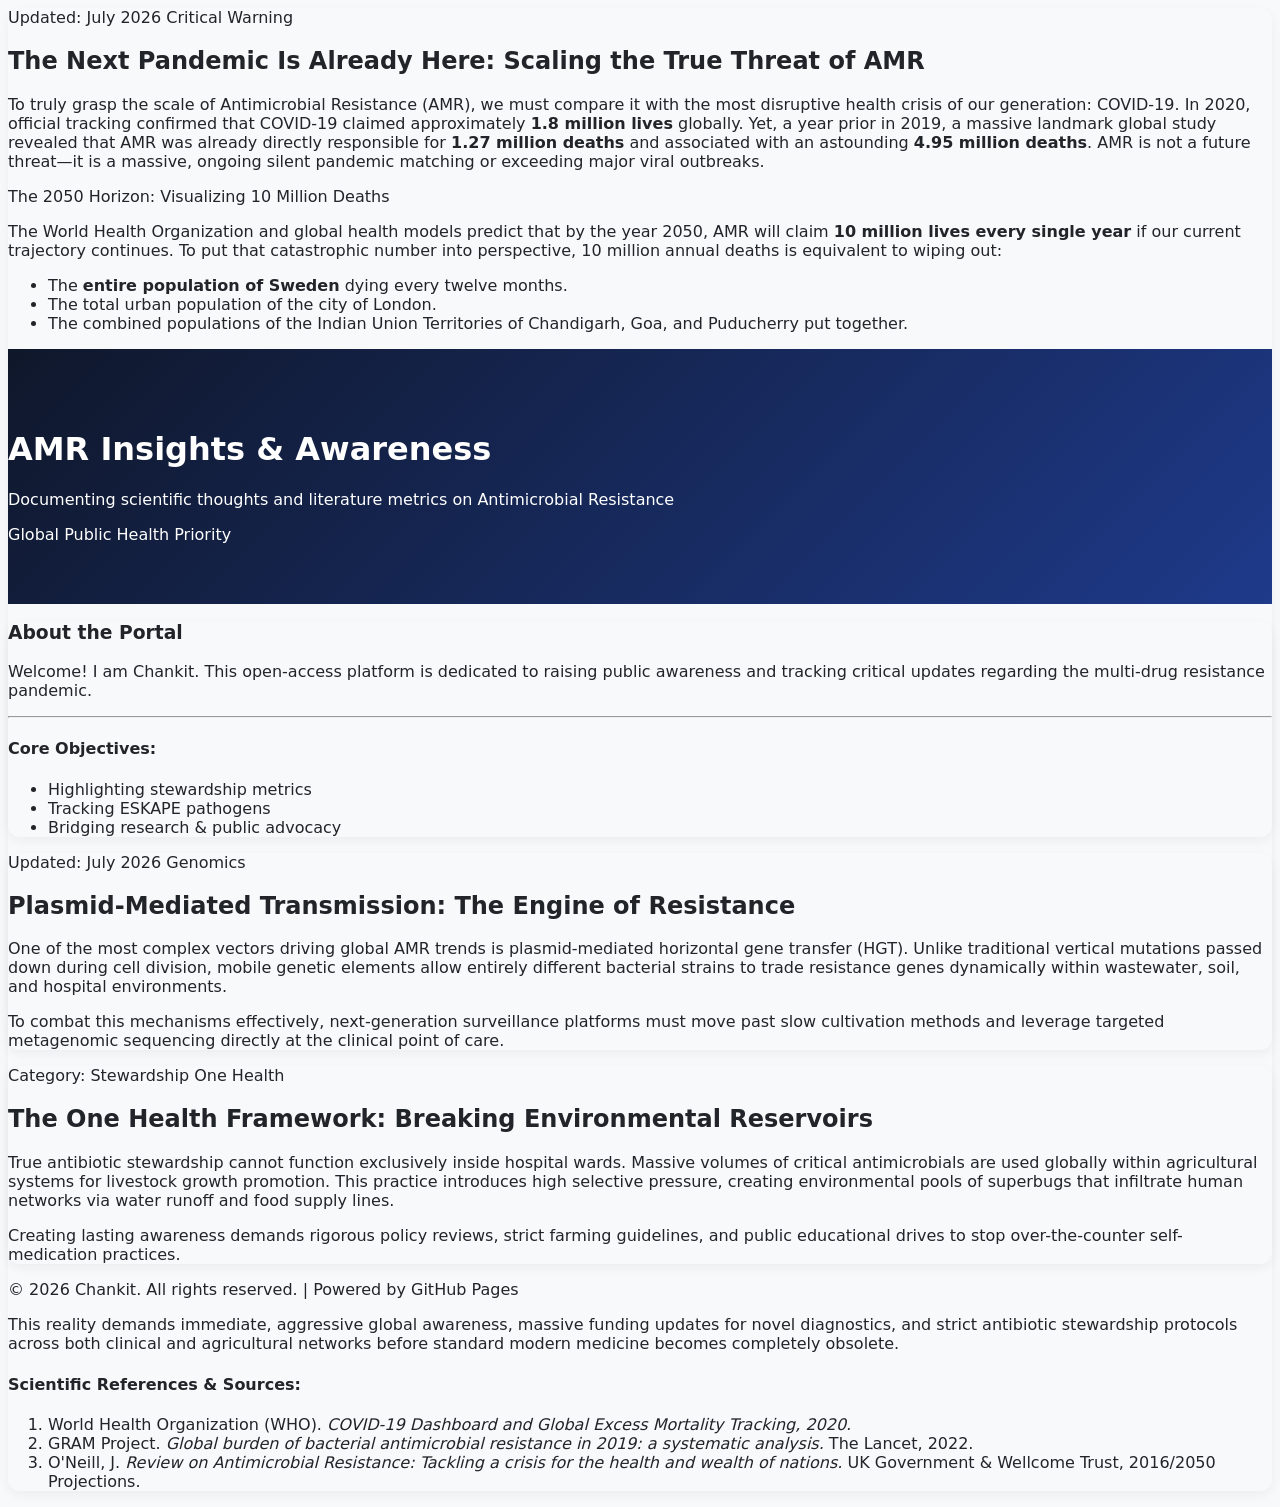
==== index.html @ 2fe9509b "Create index.html for AMR Research Awareness Added a comprehensive HTML structure for AMR research a" ====
<!DOCTYPE html>
<html lang="en">
<head>
    <meta charset="UTF-8">
    <meta name="viewport" content="width=device-width, initial-scale=1.0">
    <title>AMR Research & Awareness | Chankit</title>
    <link href="https://cloudflare.com" rel="stylesheet">
    <style>
        body { background-color: #f8f9fa; color: #212529; font-family: system-ui, -apple-system, sans-serif; }
        .hero { background: linear-gradient(135deg, #0f172a, #1e3a8a); color: white; padding: 60px 0; }
        .card { border: none; box-shadow: 0 4px 12px rgba(0,0,0,0.05); border-radius: 12px; }
        .badge-danger { background-color: #dc3545; }
    </style>
</head>
<body>
<!-- Copy and Paste this block inside the col-md-8 section of your index.html file -->
<div class="card p-4 mb-4">
    <div class="d-flex justify-content-between align-items-center mb-2">
        <span class="text-muted small">Updated: July 2026</span>
        <span class="badge bg-danger">Critical Warning</span>
    </div>
    <h2 class="h4 fw-bold text-dark">The Next Pandemic Is Already Here: Scaling the True Threat of AMR</h2>
    
    <p>To truly grasp the scale of Antimicrobial Resistance (AMR), we must compare it with the most disruptive health crisis of our generation: COVID-19. In 2020, official tracking confirmed that COVID-19 claimed approximately <strong>1.8 million lives</strong> globally. Yet, a year prior in 2019, a massive landmark global study revealed that AMR was already directly responsible for <strong>1.27 million deaths</strong> and associated with an astounding <strong>4.95 million deaths</strong>. AMR is not a future threat—it is a massive, ongoing silent pandemic matching or exceeding major viral outbreaks.</p>
    
    <p class="fw-bold text-primary my-3">The 2050 Horizon: Visualizing 10 Million Deaths</p>
    <p>The World Health Organization and global health models predict that by the year 2050, AMR will claim <strong>10 million lives every single year</strong> if our current trajectory continues. To put that catastrophic number into perspective, 10 million annual deaths is equivalent to wiping out:</p>
    <ul class="ps-3 text-muted">
        <li>The <strong>entire population of Sweden</strong> dying every twelve months.</li>
        <li>The total urban population of the city of London.</li>
        <li>The combined populations of the Indian Union Territories of Chandigarh, Goa, and Puducherry put together.</li>
    </ul>

    <!-- Header Section -->
    <header class="hero text-center">
        <div class="container">
            <h1 class="display-4 fw-bold text-white">AMR Insights & Awareness</h1>
            <p class="lead text-white-50">Documenting scientific thoughts and literature metrics on Antimicrobial Resistance</p>
            <span class="badge bg-danger fs-6 px-3 py-2">Global Public Health Priority</span>
        </div>
    </header>

    <!-- Main Section -->
    <main class="container my-5">
        <div class="row g-4">
            
            <!-- Bio Sidebar -->
            <div class="col-md-4">
                <div class="card p-4 h-100">
                    <h3 class="h5 fw-bold border-bottom pb-2 text-dark">About the Portal</h3>
                    <p>Welcome! I am Chankit. This open-access platform is dedicated to raising public awareness and tracking critical updates regarding the multi-drug resistance pandemic.</p>
                    <hr>
                    <h4 class="h6 fw-bold text-primary">Core Objectives:</h4>
                    <ul class="ps-3 text-muted">
                        <li>Highlighting stewardship metrics</li>
                        <li>Tracking ESKAPE pathogens</li>
                        <li>Bridging research & public advocacy</li>
                    </ul>
                </div>
            </div>

            <!-- Main Unique Content Feed -->
            <div class="col-md-8">
                <!-- Post 1 -->
                <div class="card p-4 mb-4">
                    <div class="d-flex justify-content-between align-items-center mb-2">
                        <span class="text-muted small">Updated: July 2026</span>
                        <span class="badge bg-primary text-white">Genomics</span>
                    </div>
                    <h2 class="h4 fw-bold text-dark">Plasmid-Mediated Transmission: The Engine of Resistance</h2>
                    <p>One of the most complex vectors driving global AMR trends is plasmid-mediated horizontal gene transfer (HGT). Unlike traditional vertical mutations passed down during cell division, mobile genetic elements allow entirely different bacterial strains to trade resistance genes dynamically within wastewater, soil, and hospital environments.</p>
                    <p>To combat this mechanisms effectively, next-generation surveillance platforms must move past slow cultivation methods and leverage targeted metagenomic sequencing directly at the clinical point of care.</p>
                </div>

                <!-- Post 2 -->
                <div class="card p-4">
                    <div class="d-flex justify-content-between align-items-center mb-2">
                        <span class="text-muted small">Category: Stewardship</span>
                        <span class="badge bg-success text-white">One Health</span>
                    </div>
                    <h2 class="h4 fw-bold text-dark">The One Health Framework: Breaking Environmental Reservoirs</h2>
                    <p>True antibiotic stewardship cannot function exclusively inside hospital wards. Massive volumes of critical antimicrobials are used globally within agricultural systems for livestock growth promotion. This practice introduces high selective pressure, creating environmental pools of superbugs that infiltrate human networks via water runoff and food supply lines.</p>
                    <p>Creating lasting awareness demands rigorous policy reviews, strict farming guidelines, and public educational drives to stop over-the-counter self-medication practices.</p>
                </div>
            </div>

        </div>
    </main>

    <footer class="bg-dark text-white-50 text-center py-4">
        <p class="mb-0">&copy; 2026 Chankit. All rights reserved. | Powered by GitHub Pages</p>
    </footer>

</body>
</html>
    <p>This reality demands immediate, aggressive global awareness, massive funding updates for novel diagnostics, and strict antibiotic stewardship protocols across both clinical and agricultural networks before standard modern medicine becomes completely obsolete.</p>
    
    <!-- Academic Footnotes / References -->
    <div class="mt-4 p-3 bg-light rounded border-start border-primary">
        <h4 class="h6 fw-bold text-secondary mb-2">Scientific References & Sources:</h4>
        <ol class="small text-muted mb-0 ps-3">
            <li>World Health Organization (WHO). <em>COVID-19 Dashboard and Global Excess Mortality Tracking, 2020.</em></li>
            <li>GRAM Project. <em>Global burden of bacterial antimicrobial resistance in 2019: a systematic analysis.</em> The Lancet, 2022.</li>
            <li>O'Neill, J. <em>Review on Antimicrobial Resistance: Tackling a crisis for the health and wealth of nations.</em> UK Government & Wellcome Trust, 2016/2050 Projections.</li>
        </ol>
    </div>
</div>
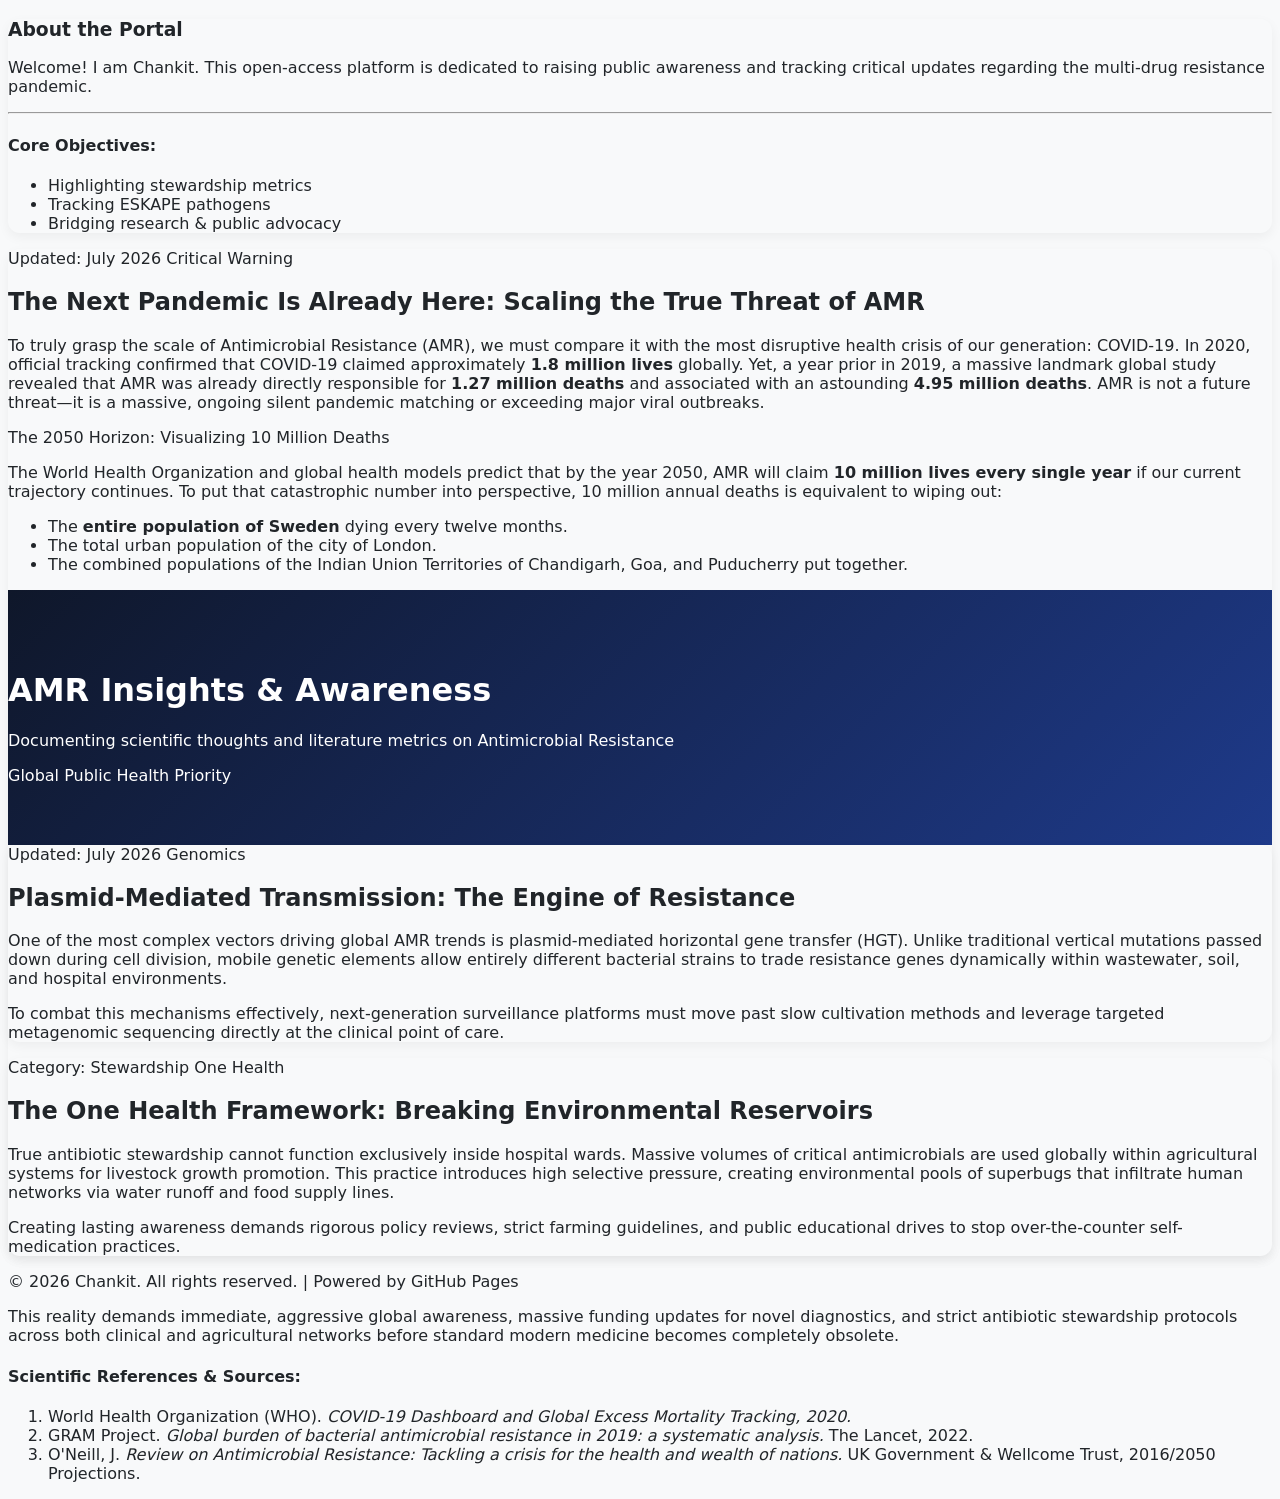
==== commit f9a2eb81: "Add bio sidebar to main section of index.html Added a sidebar with information about the portal and " ====
--- a/index.html
+++ b/index.html
@@ -2,6 +2,24 @@
 <html lang="en">
 <head>
     <meta charset="UTF-8">
+     <!-- Main Section -->
+    <main class="container my-5">
+        <div class="row g-4">
+            
+            <!-- Bio Sidebar -->
+            <div class="col-md-4">
+                <div class="card p-4 h-100">
+                    <h3 class="h5 fw-bold border-bottom pb-2 text-dark">About the Portal</h3>
+                    <p>Welcome! I am Chankit. This open-access platform is dedicated to raising public awareness and tracking critical updates regarding the multi-drug resistance pandemic.</p>
+                    <hr>
+                    <h4 class="h6 fw-bold text-primary">Core Objectives:</h4>
+                    <ul class="ps-3 text-muted">
+                        <li>Highlighting stewardship metrics</li>
+                        <li>Tracking ESKAPE pathogens</li>
+                        <li>Bridging research & public advocacy</li>
+                    </ul>
+                </div>
+            </div>
     <meta name="viewport" content="width=device-width, initial-scale=1.0">
     <title>AMR Research & Awareness | Chankit</title>
     <link href="https://cloudflare.com" rel="stylesheet">
@@ -40,24 +58,7 @@
         </div>
     </header>
 
-    <!-- Main Section -->
-    <main class="container my-5">
-        <div class="row g-4">
-            
-            <!-- Bio Sidebar -->
-            <div class="col-md-4">
-                <div class="card p-4 h-100">
-                    <h3 class="h5 fw-bold border-bottom pb-2 text-dark">About the Portal</h3>
-                    <p>Welcome! I am Chankit. This open-access platform is dedicated to raising public awareness and tracking critical updates regarding the multi-drug resistance pandemic.</p>
-                    <hr>
-                    <h4 class="h6 fw-bold text-primary">Core Objectives:</h4>
-                    <ul class="ps-3 text-muted">
-                        <li>Highlighting stewardship metrics</li>
-                        <li>Tracking ESKAPE pathogens</li>
-                        <li>Bridging research & public advocacy</li>
-                    </ul>
-                </div>
-            </div>
+   
 
             <!-- Main Unique Content Feed -->
             <div class="col-md-8">
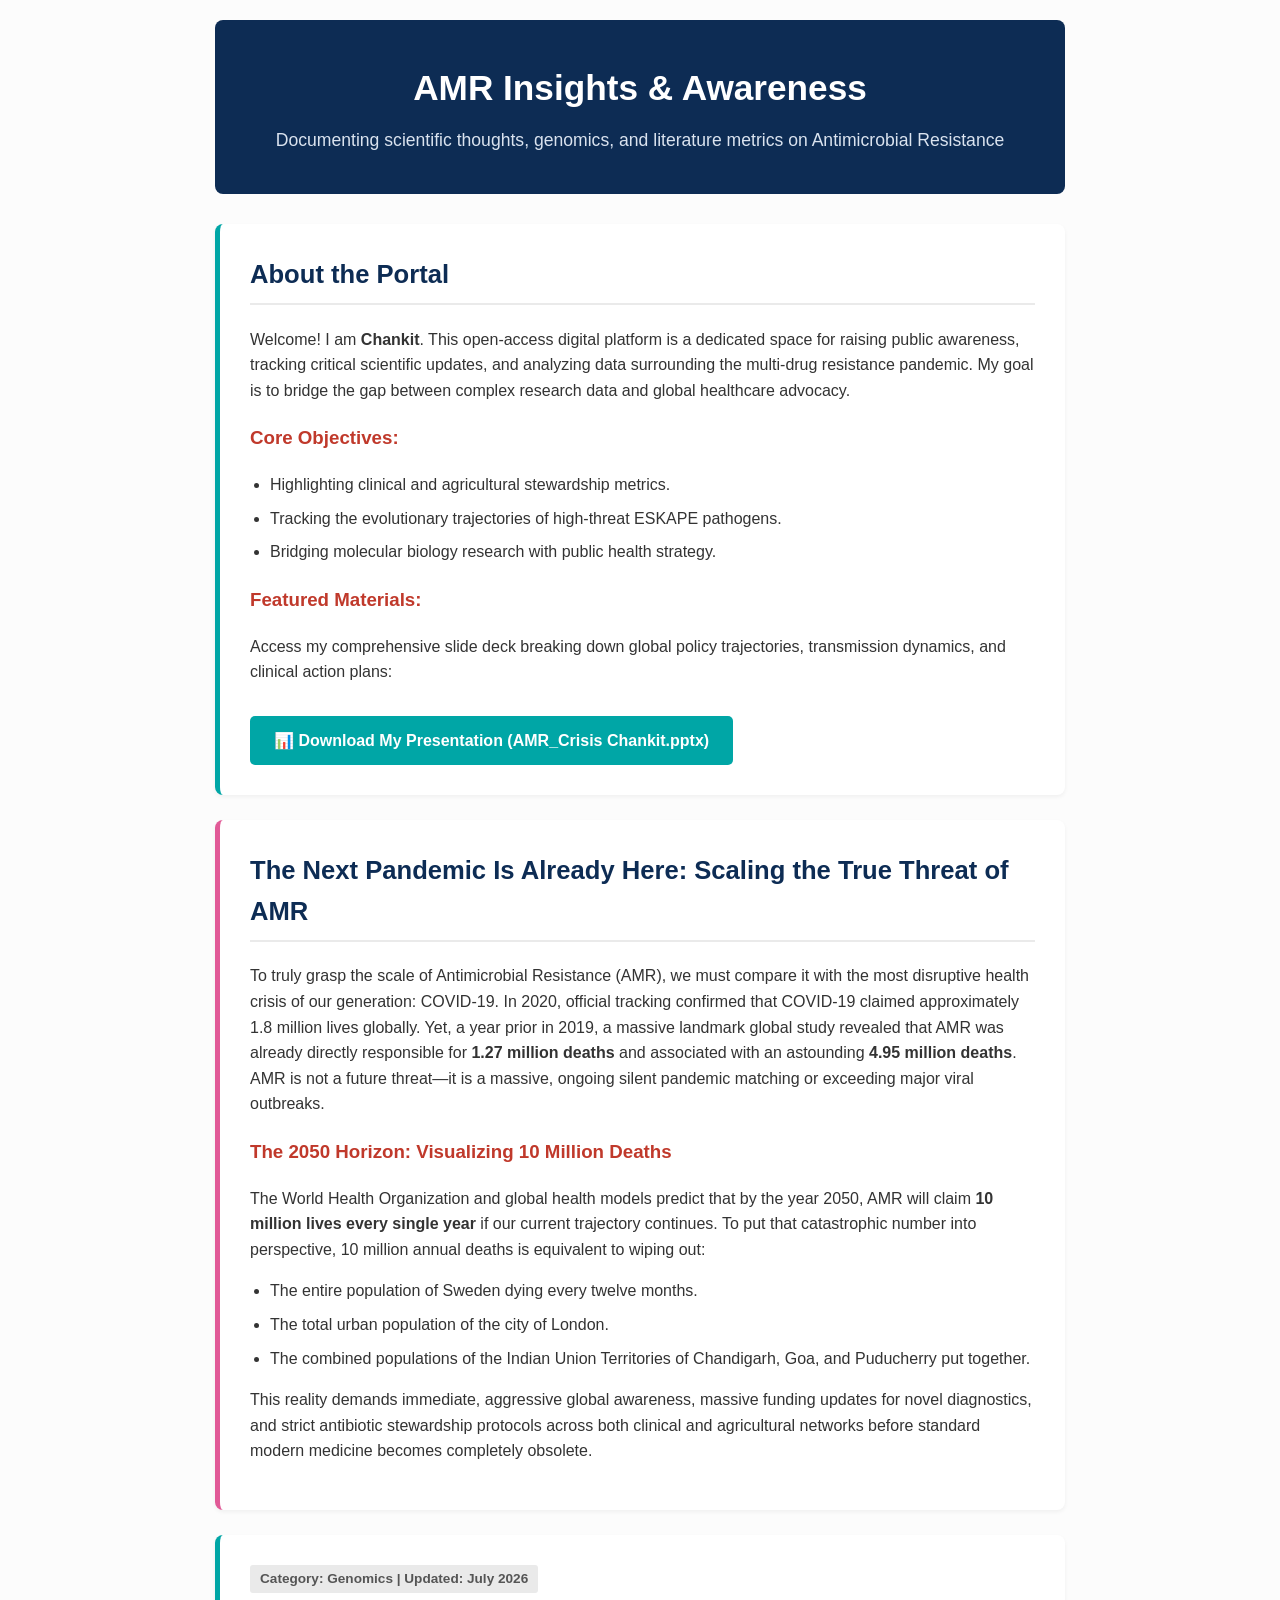
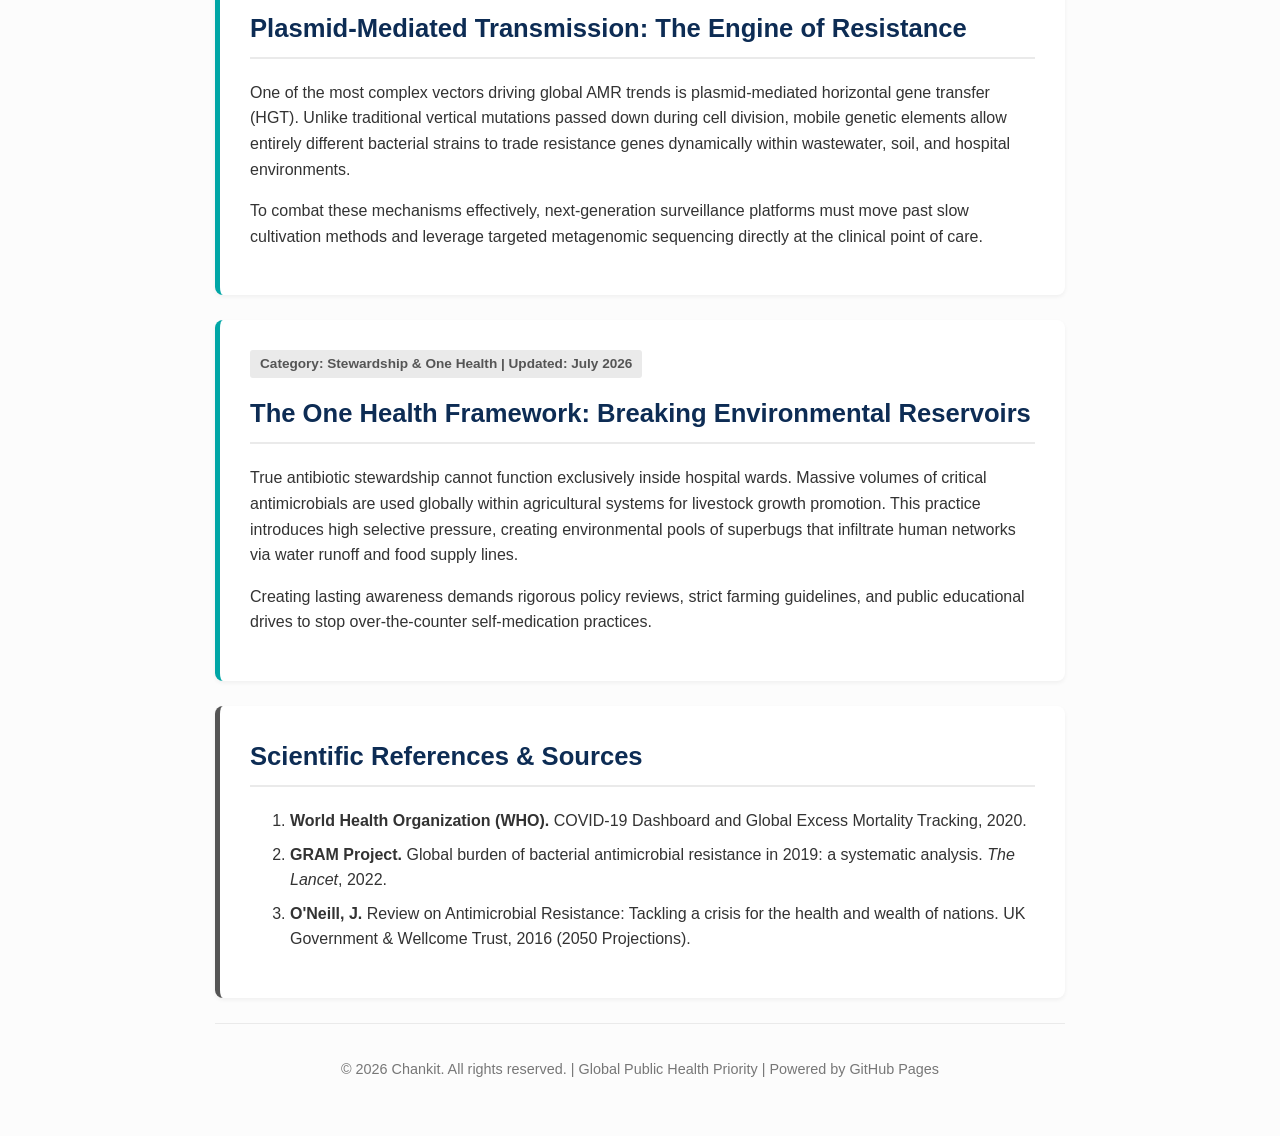
==== commit 513e91a2: "Revise index.html for improved content and layout Updated the title and content structure for clarit" ====
--- a/index.html
+++ b/index.html
@@ -2,107 +2,165 @@
 <html lang="en">
 <head>
     <meta charset="UTF-8">
-     <!-- Main Section -->
-    <main class="container my-5">
-        <div class="row g-4">
-            
-            <!-- Bio Sidebar -->
-            <div class="col-md-4">
-                <div class="card p-4 h-100">
-                    <h3 class="h5 fw-bold border-bottom pb-2 text-dark">About the Portal</h3>
-                    <p>Welcome! I am Chankit. This open-access platform is dedicated to raising public awareness and tracking critical updates regarding the multi-drug resistance pandemic.</p>
-                    <hr>
-                    <h4 class="h6 fw-bold text-primary">Core Objectives:</h4>
-                    <ul class="ps-3 text-muted">
-                        <li>Highlighting stewardship metrics</li>
-                        <li>Tracking ESKAPE pathogens</li>
-                        <li>Bridging research & public advocacy</li>
-                    </ul>
-                </div>
-            </div>
     <meta name="viewport" content="width=device-width, initial-scale=1.0">
-    <title>AMR Research & Awareness | Chankit</title>
-    <link href="https://cloudflare.com" rel="stylesheet">
+    <title>AMR Insights & Awareness | Research Portal by Chankit</title>
     <style>
-        body { background-color: #f8f9fa; color: #212529; font-family: system-ui, -apple-system, sans-serif; }
-        .hero { background: linear-gradient(135deg, #0f172a, #1e3a8a); color: white; padding: 60px 0; }
-        .card { border: none; box-shadow: 0 4px 12px rgba(0,0,0,0.05); border-radius: 12px; }
-        .badge-danger { background-color: #dc3545; }
+        body {
+            font-family: 'Segoe UI', Tahoma, Geneva, Verdana, sans-serif;
+            line-height: 1.6;
+            color: #333;
+            max-width: 850px;
+            margin: 0 auto;
+            padding: 20px;
+            background-color: #fcfcfc;
+        }
+        header {
+            background-color: #0d2c54;
+            color: white;
+            padding: 40px 30px;
+            border-radius: 8px;
+            margin-bottom: 30px;
+            text-align: center;
+        }
+        header h1 {
+            margin: 0 0 10px 0;
+            font-size: 2.2em;
+        }
+        header p {
+            margin: 0;
+            font-size: 1.1em;
+            color: #dae3ef;
+        }
+        .section {
+            background: white;
+            padding: 30px;
+            margin-bottom: 25px;
+            border-radius: 8px;
+            box-shadow: 0 2px 4px rgba(0,0,0,0.05);
+            border-left: 5px solid #00a6a6;
+        }
+        .section-alt {
+            border-left: 5px solid #e15a97;
+        }
+        h2 {
+            color: #0d2c54;
+            margin-top: 0;
+            font-size: 1.6em;
+            border-bottom: 2px solid #eaeaea;
+            padding-bottom: 8px;
+        }
+        h3 {
+            color: #c0392b;
+            margin-top: 20px;
+        }
+        ul {
+            padding-left: 20px;
+        }
+        li {
+            margin-bottom: 8px;
+        }
+        .btn-download {
+            display: inline-block;
+            background-color: #00a6a6;
+            color: white;
+            text-decoration: none;
+            padding: 12px 24px;
+            border-radius: 5px;
+            font-weight: bold;
+            margin-top: 15px;
+            transition: background 0.2s;
+        }
+        .btn-download:hover {
+            background-color: #008484;
+        }
+        .meta-tag {
+            display: inline-block;
+            background: #eaeaea;
+            padding: 3px 10px;
+            border-radius: 3px;
+            font-size: 0.85em;
+            color: #555;
+            margin-bottom: 15px;
+            font-weight: bold;
+        }
+        footer {
+            text-align: center;
+            margin-top: 5px;
+            padding: 20px;
+            font-size: 0.9em;
+            color: #777;
+            border-top: 1px solid #eaeaea;
+        }
     </style>
 </head>
 <body>
-<!-- Copy and Paste this block inside the col-md-8 section of your index.html file -->
-<div class="card p-4 mb-4">
-    <div class="d-flex justify-content-between align-items-center mb-2">
-        <span class="text-muted small">Updated: July 2026</span>
-        <span class="badge bg-danger">Critical Warning</span>
-    </div>
-    <h2 class="h4 fw-bold text-dark">The Next Pandemic Is Already Here: Scaling the True Threat of AMR</h2>
-    
-    <p>To truly grasp the scale of Antimicrobial Resistance (AMR), we must compare it with the most disruptive health crisis of our generation: COVID-19. In 2020, official tracking confirmed that COVID-19 claimed approximately <strong>1.8 million lives</strong> globally. Yet, a year prior in 2019, a massive landmark global study revealed that AMR was already directly responsible for <strong>1.27 million deaths</strong> and associated with an astounding <strong>4.95 million deaths</strong>. AMR is not a future threat—it is a massive, ongoing silent pandemic matching or exceeding major viral outbreaks.</p>
-    
-    <p class="fw-bold text-primary my-3">The 2050 Horizon: Visualizing 10 Million Deaths</p>
-    <p>The World Health Organization and global health models predict that by the year 2050, AMR will claim <strong>10 million lives every single year</strong> if our current trajectory continues. To put that catastrophic number into perspective, 10 million annual deaths is equivalent to wiping out:</p>
-    <ul class="ps-3 text-muted">
-        <li>The <strong>entire population of Sweden</strong> dying every twelve months.</li>
-        <li>The total urban population of the city of London.</li>
-        <li>The combined populations of the Indian Union Territories of Chandigarh, Goa, and Puducherry put together.</li>
-    </ul>
 
-    <!-- Header Section -->
-    <header class="hero text-center">
-        <div class="container">
-            <h1 class="display-4 fw-bold text-white">AMR Insights & Awareness</h1>
-            <p class="lead text-white-50">Documenting scientific thoughts and literature metrics on Antimicrobial Resistance</p>
-            <span class="badge bg-danger fs-6 px-3 py-2">Global Public Health Priority</span>
-        </div>
+    <header>
+        <h1>AMR Insights & Awareness</h1>
+        <p>Documenting scientific thoughts, genomics, and literature metrics on Antimicrobial Resistance</p>
     </header>
 
-   
+    <!-- SECTION 1: ABOUT & WELCOME -->
+    <div class="section">
+        <h2>About the Portal</h2>
+        <p>Welcome! I am <strong>Chankit</strong>. This open-access digital platform is a dedicated space for raising public awareness, tracking critical scientific updates, and analyzing data surrounding the multi-drug resistance pandemic. My goal is to bridge the gap between complex research data and global healthcare advocacy.</p>
+        
+        <h3>Core Objectives:</h3>
+        <ul>
+            <li>Highlighting clinical and agricultural stewardship metrics.</li>
+            <li>Tracking the evolutionary trajectories of high-threat ESKAPE pathogens.</li>
+            <li>Bridging molecular biology research with public health strategy.</li>
+        </ul>
 
-            <!-- Main Unique Content Feed -->
-            <div class="col-md-8">
-                <!-- Post 1 -->
-                <div class="card p-4 mb-4">
-                    <div class="d-flex justify-content-between align-items-center mb-2">
-                        <span class="text-muted small">Updated: July 2026</span>
-                        <span class="badge bg-primary text-white">Genomics</span>
-                    </div>
-                    <h2 class="h4 fw-bold text-dark">Plasmid-Mediated Transmission: The Engine of Resistance</h2>
-                    <p>One of the most complex vectors driving global AMR trends is plasmid-mediated horizontal gene transfer (HGT). Unlike traditional vertical mutations passed down during cell division, mobile genetic elements allow entirely different bacterial strains to trade resistance genes dynamically within wastewater, soil, and hospital environments.</p>
-                    <p>To combat this mechanisms effectively, next-generation surveillance platforms must move past slow cultivation methods and leverage targeted metagenomic sequencing directly at the clinical point of care.</p>
-                </div>
+        <h3>Featured Materials:</h3>
+        <p>Access my comprehensive slide deck breaking down global policy trajectories, transmission dynamics, and clinical action plans:</p>
+        <a href="AMR_Crisis%20Chankit.pptx" download class="btn-download">📊 Download My Presentation (AMR_Crisis Chankit.pptx)</a>
+    </div>
 
-                <!-- Post 2 -->
-                <div class="card p-4">
-                    <div class="d-flex justify-content-between align-items-center mb-2">
-                        <span class="text-muted small">Category: Stewardship</span>
-                        <span class="badge bg-success text-white">One Health</span>
-                    </div>
-                    <h2 class="h4 fw-bold text-dark">The One Health Framework: Breaking Environmental Reservoirs</h2>
-                    <p>True antibiotic stewardship cannot function exclusively inside hospital wards. Massive volumes of critical antimicrobials are used globally within agricultural systems for livestock growth promotion. This practice introduces high selective pressure, creating environmental pools of superbugs that infiltrate human networks via water runoff and food supply lines.</p>
-                    <p>Creating lasting awareness demands rigorous policy reviews, strict farming guidelines, and public educational drives to stop over-the-counter self-medication practices.</p>
-                </div>
-            </div>
+    <!-- SECTION 2: THE MACRO THREAT -->
+    <div class="section section-alt">
+        <h2>The Next Pandemic Is Already Here: Scaling the True Threat of AMR</h2>
+        <p>To truly grasp the scale of Antimicrobial Resistance (AMR), we must compare it with the most disruptive health crisis of our generation: COVID-19. In 2020, official tracking confirmed that COVID-19 claimed approximately 1.8 million lives globally. Yet, a year prior in 2019, a massive landmark global study revealed that AMR was already directly responsible for <strong>1.27 million deaths</strong> and associated with an astounding <strong>4.95 million deaths</strong>. AMR is not a future threat—it is a massive, ongoing silent pandemic matching or exceeding major viral outbreaks.</p>
 
-        </div>
-    </main>
+        <h3>The 2050 Horizon: Visualizing 10 Million Deaths</h3>
+        <p>The World Health Organization and global health models predict that by the year 2050, AMR will claim <strong>10 million lives every single year</strong> if our current trajectory continues. To put that catastrophic number into perspective, 10 million annual deaths is equivalent to wiping out:</p>
+        <ul>
+            <li>The entire population of Sweden dying every twelve months.</li>
+            <li>The total urban population of the city of London.</li>
+            <li>The combined populations of the Indian Union Territories of Chandigarh, Goa, and Puducherry put together.</li>
+        </ul>
+        <p>This reality demands immediate, aggressive global awareness, massive funding updates for novel diagnostics, and strict antibiotic stewardship protocols across both clinical and agricultural networks before standard modern medicine becomes completely obsolete.</p>
+    </div>
 
-    <footer class="bg-dark text-white-50 text-center py-4">
-        <p class="mb-0">&copy; 2026 Chankit. All rights reserved. | Powered by GitHub Pages</p>
+    <!-- SECTION 3: GENOMICS RESEARCH -->
+    <div class="section">
+        <span class="meta-tag">Category: Genomics | Updated: July 2026</span>
+        <h2>Plasmid-Mediated Transmission: The Engine of Resistance</h2>
+        <p>One of the most complex vectors driving global AMR trends is plasmid-mediated horizontal gene transfer (HGT). Unlike traditional vertical mutations passed down during cell division, mobile genetic elements allow entirely different bacterial strains to trade resistance genes dynamically within wastewater, soil, and hospital environments.</p>
+        <p>To combat these mechanisms effectively, next-generation surveillance platforms must move past slow cultivation methods and leverage targeted metagenomic sequencing directly at the clinical point of care.</p>
+    </div>
+
+    <!-- SECTION 4: ONE HEALTH -->
+    <div class="section">
+        <span class="meta-tag">Category: Stewardship & One Health | Updated: July 2026</span>
+        <h2>The One Health Framework: Breaking Environmental Reservoirs</h2>
+        <p>True antibiotic stewardship cannot function exclusively inside hospital wards. Massive volumes of critical antimicrobials are used globally within agricultural systems for livestock growth promotion. This practice introduces high selective pressure, creating environmental pools of superbugs that infiltrate human networks via water runoff and food supply lines.</p>
+        <p>Creating lasting awareness demands rigorous policy reviews, strict farming guidelines, and public educational drives to stop over-the-counter self-medication practices.</p>
+    </div>
+
+    <!-- SECTION 5: REFERENCES -->
+    <div class="section" style="border-left: 5px solid #555;">
+        <h2>Scientific References & Sources</h2>
+        <ol>
+            <li><strong>World Health Organization (WHO).</strong> COVID-19 Dashboard and Global Excess Mortality Tracking, 2020.</li>
+            <li><strong>GRAM Project.</strong> Global burden of bacterial antimicrobial resistance in 2019: a systematic analysis. <em>The Lancet</em>, 2022.</li>
+            <li><strong>O'Neill, J.</strong> Review on Antimicrobial Resistance: Tackling a crisis for the health and wealth of nations. UK Government & Wellcome Trust, 2016 (2050 Projections).</li>
+        </ol>
+    </div>
+
+    <footer>
+        <p>&copy; 2026 Chankit. All rights reserved. | Global Public Health Priority | Powered by GitHub Pages</p>
     </footer>
 
 </body>
 </html>
-    <p>This reality demands immediate, aggressive global awareness, massive funding updates for novel diagnostics, and strict antibiotic stewardship protocols across both clinical and agricultural networks before standard modern medicine becomes completely obsolete.</p>
-    
-    <!-- Academic Footnotes / References -->
-    <div class="mt-4 p-3 bg-light rounded border-start border-primary">
-        <h4 class="h6 fw-bold text-secondary mb-2">Scientific References & Sources:</h4>
-        <ol class="small text-muted mb-0 ps-3">
-            <li>World Health Organization (WHO). <em>COVID-19 Dashboard and Global Excess Mortality Tracking, 2020.</em></li>
-            <li>GRAM Project. <em>Global burden of bacterial antimicrobial resistance in 2019: a systematic analysis.</em> The Lancet, 2022.</li>
-            <li>O'Neill, J. <em>Review on Antimicrobial Resistance: Tackling a crisis for the health and wealth of nations.</em> UK Government & Wellcome Trust, 2016/2050 Projections.</li>
-        </ol>
-    </div>
-</div>
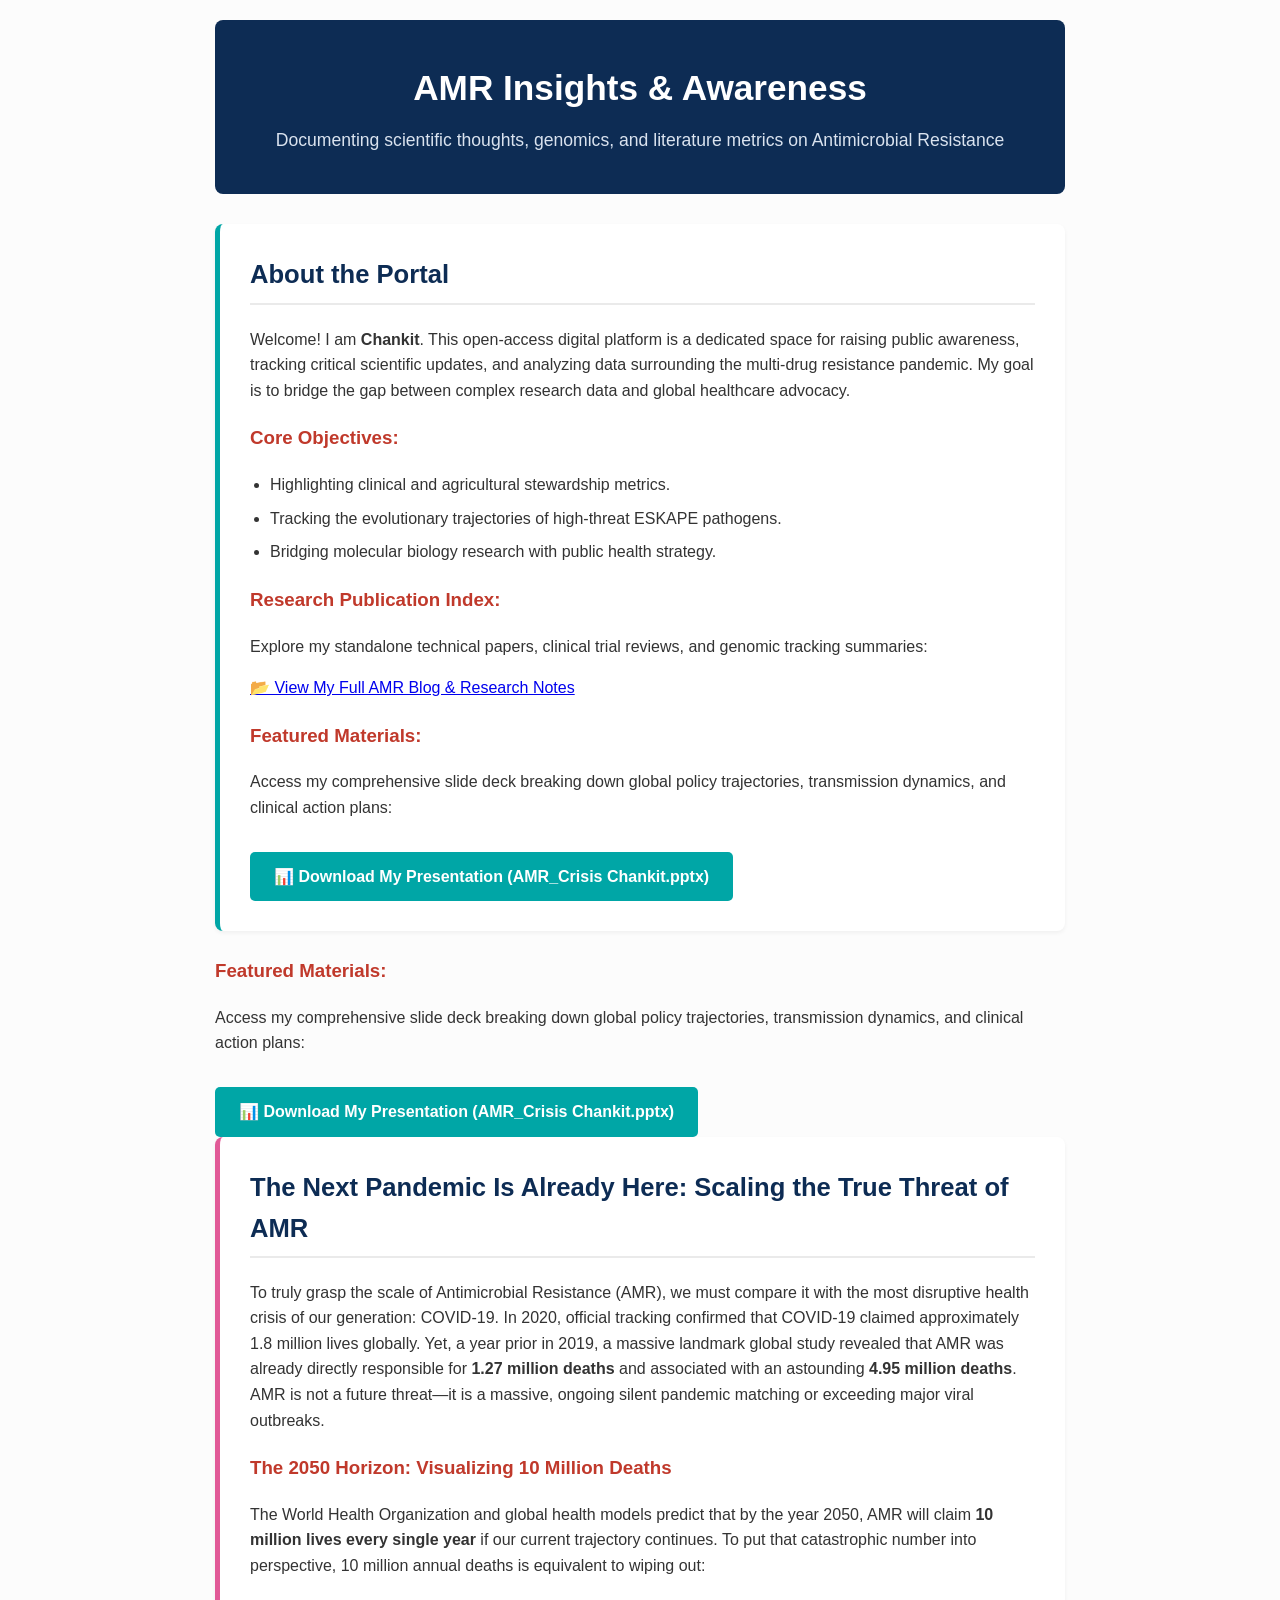
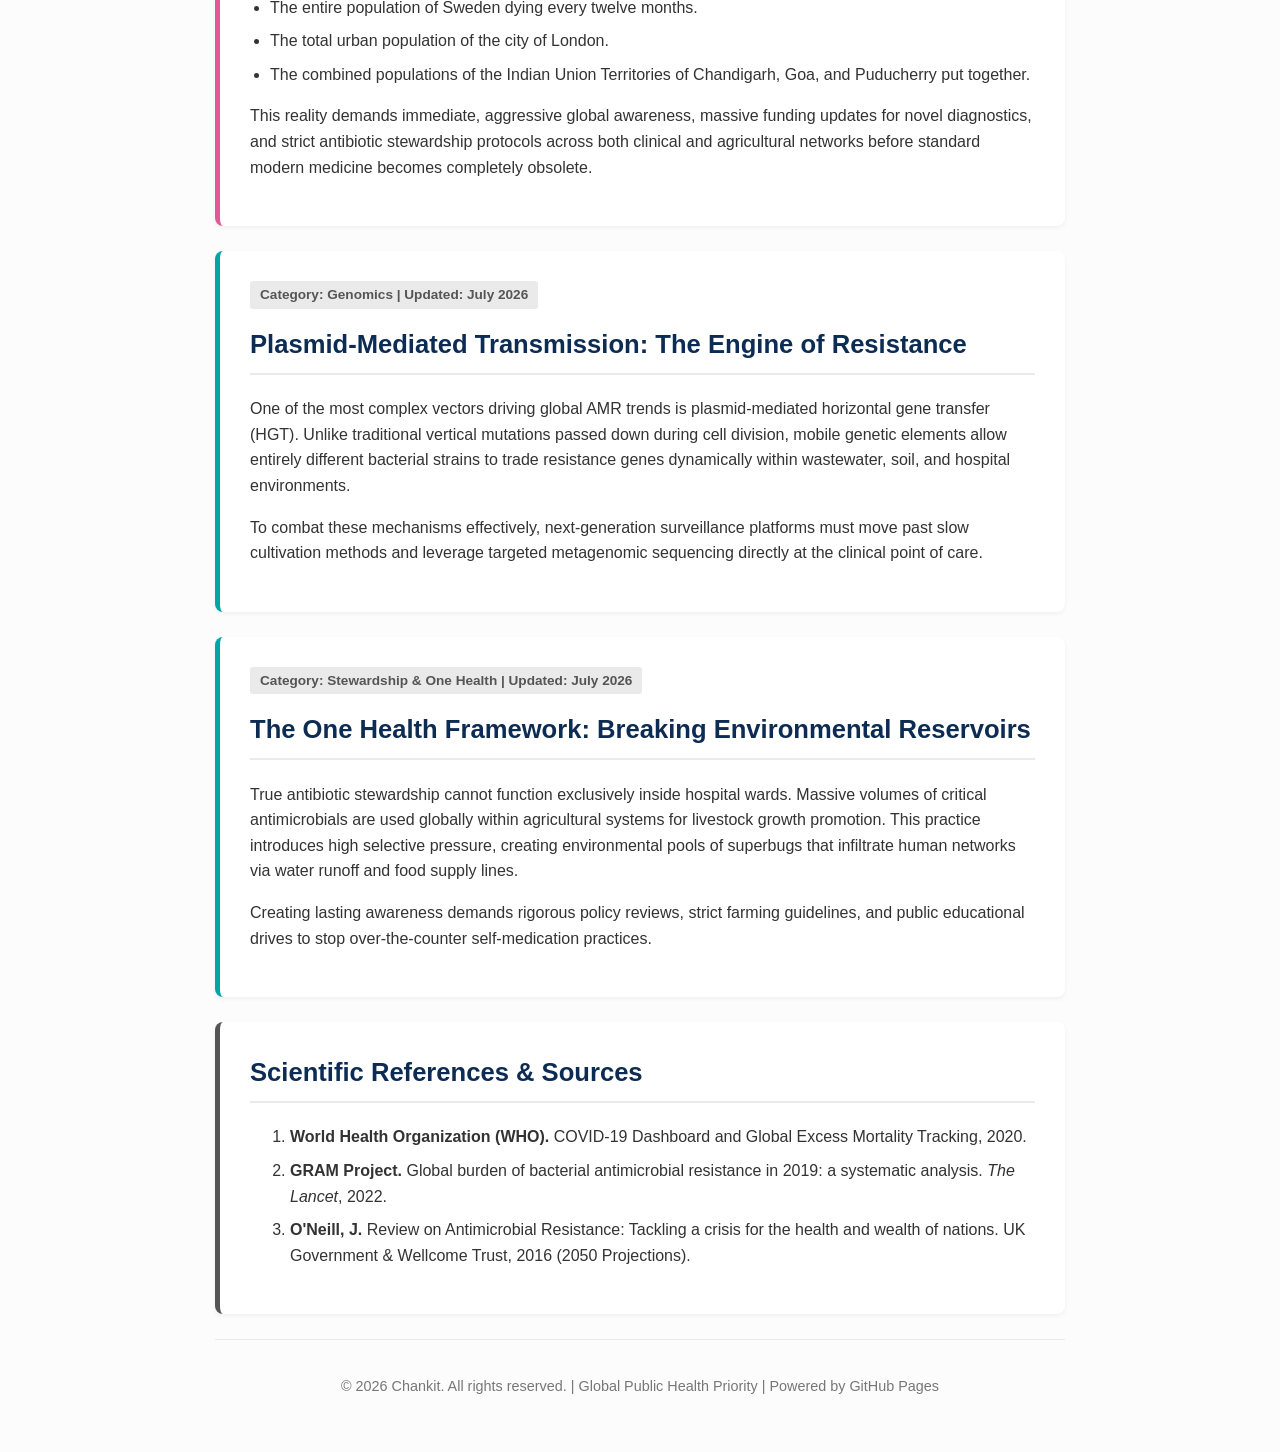
==== commit c7b9c0e5: "Update index.html" ====
--- a/index.html
+++ b/index.html
@@ -111,7 +111,15 @@
             <li>Tracking the evolutionary trajectories of high-threat ESKAPE pathogens.</li>
             <li>Bridging molecular biology research with public health strategy.</li>
         </ul>
+<!-- NEWLY ADDED BLOG ACCESS SECTION -->
+        <h3>Research Publication Index:</h3>
+        <p>Explore my standalone technical papers, clinical trial reviews, and genomic tracking summaries:</p>
+        <a href="blog.html" class="btn-blog">📂 View My Full AMR Blog & Research Notes</a>
 
+        <h3>Featured Materials:</h3>
+        <p>Access my comprehensive slide deck breaking down global policy trajectories, transmission dynamics, and clinical action plans:</p>
+        <a href="AMR_Crisis%20Chankit.pptx" download class="btn-download">📊 Download My Presentation (AMR_Crisis Chankit.pptx)</a>
+    </div>
         <h3>Featured Materials:</h3>
         <p>Access my comprehensive slide deck breaking down global policy trajectories, transmission dynamics, and clinical action plans:</p>
         <a href="AMR_Crisis%20Chankit.pptx" download class="btn-download">📊 Download My Presentation (AMR_Crisis Chankit.pptx)</a>
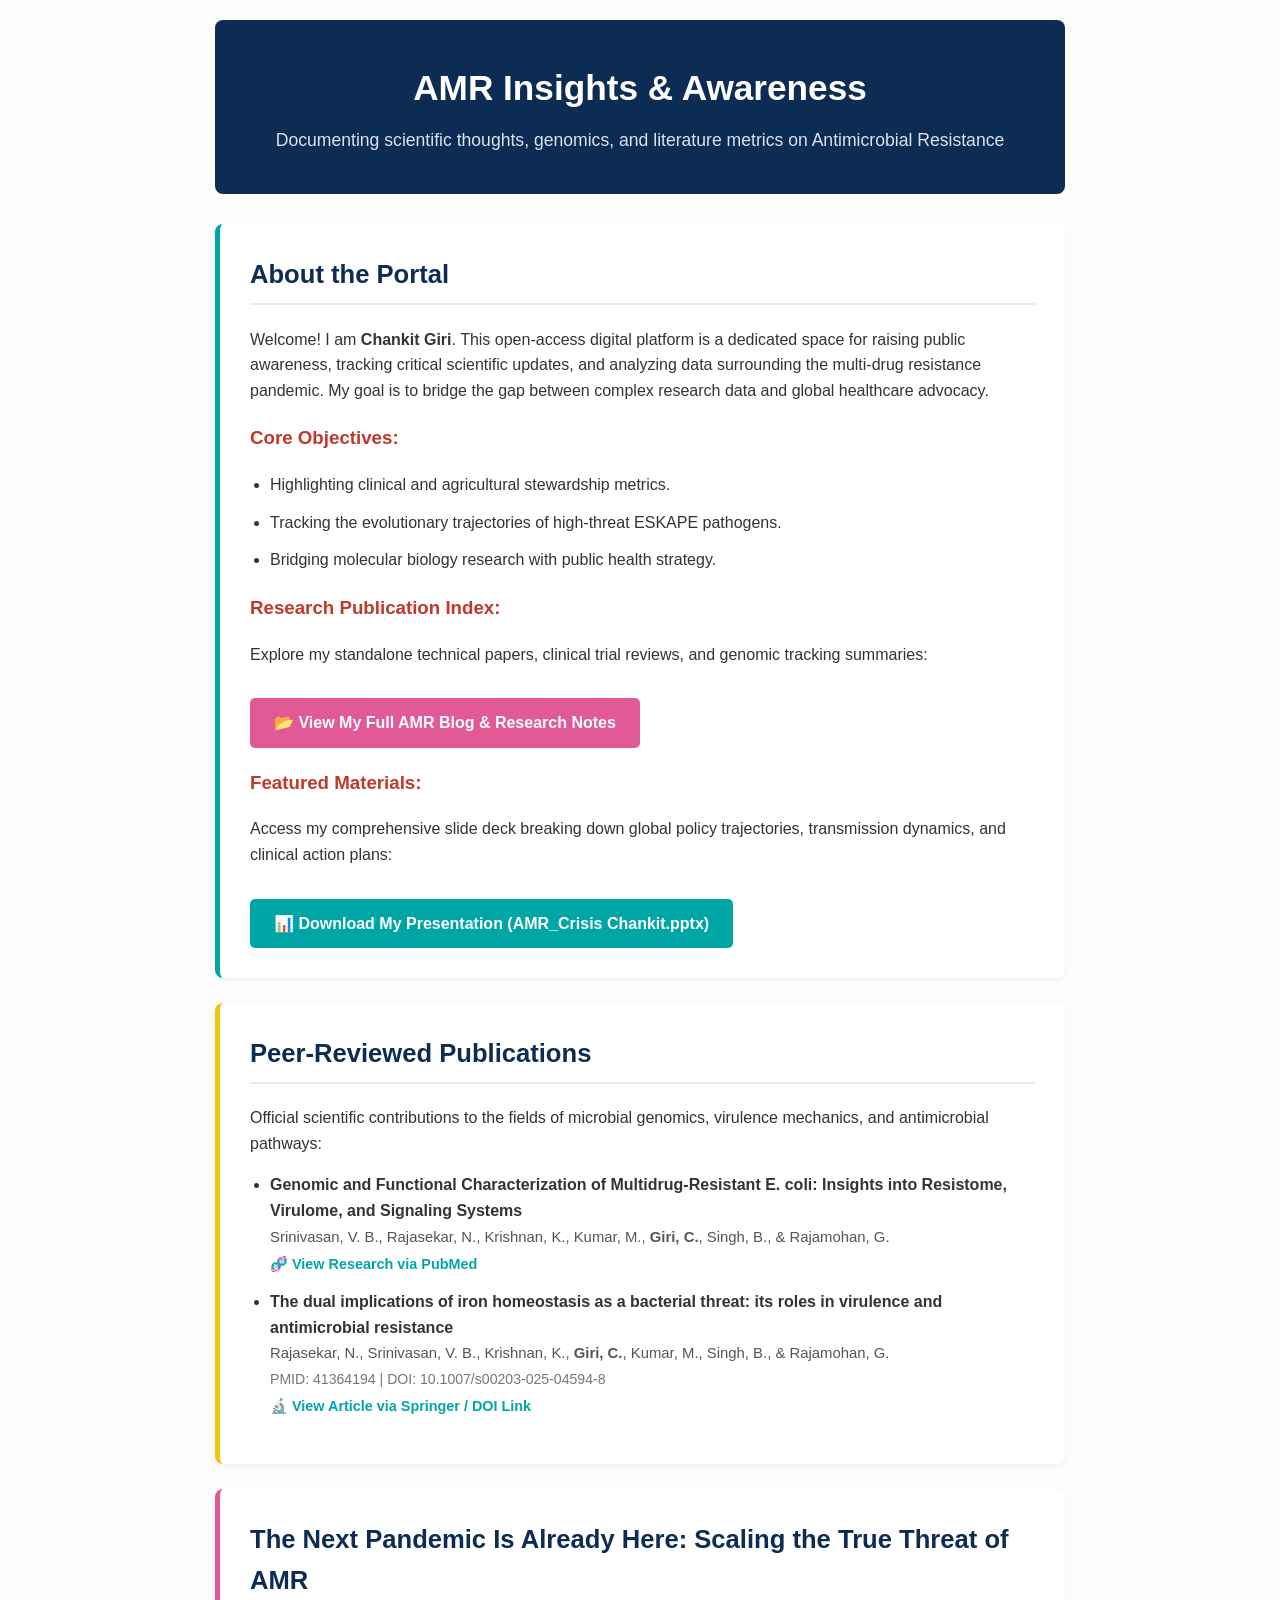
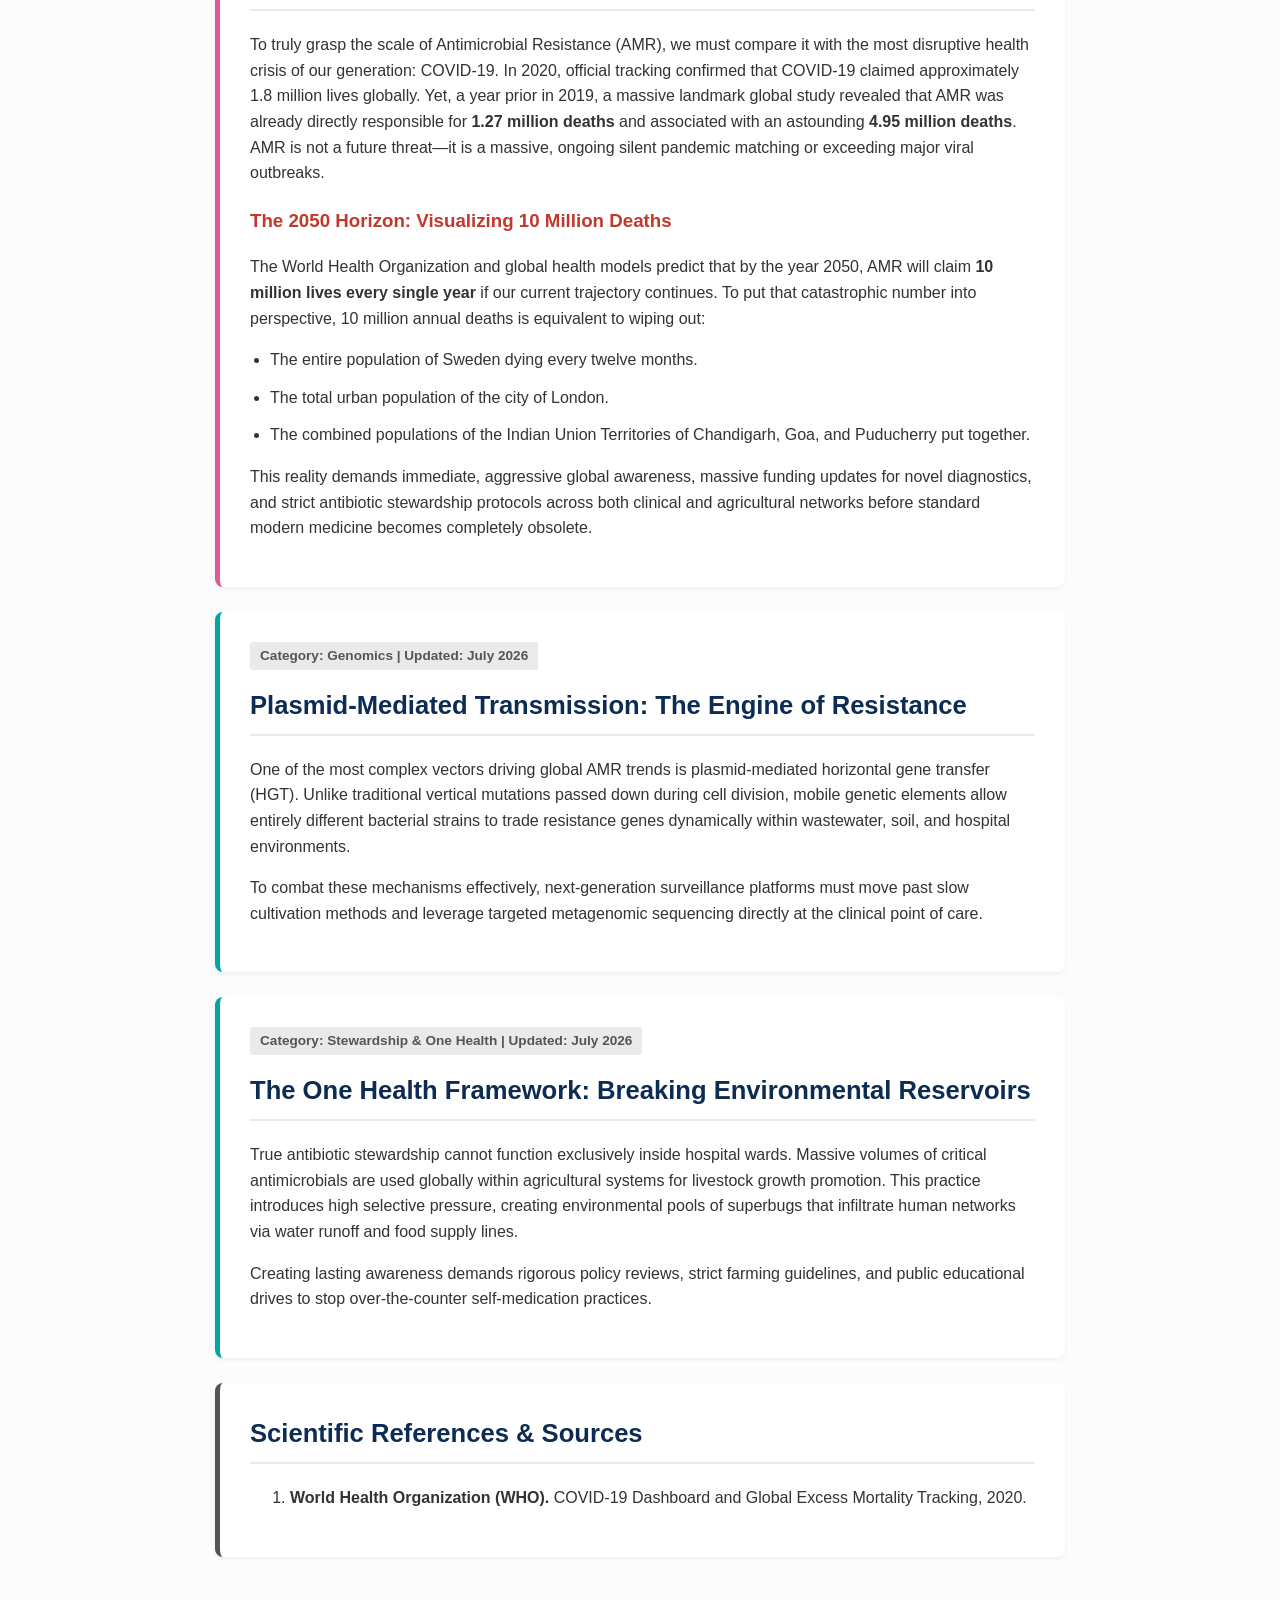
==== commit 6600c9f1: "Enhance index.html with publication section and updates Added a new section for peer-reviewed public" ====
--- a/index.html
+++ b/index.html
@@ -42,6 +42,9 @@
         .section-alt {
             border-left: 5px solid #e15a97;
         }
+        .section-pub {
+            border-left: 5px solid #f1c40f;
+        }
         h2 {
             color: #0d2c54;
             margin-top: 0;
@@ -57,7 +60,7 @@
             padding-left: 20px;
         }
         li {
-            margin-bottom: 8px;
+            margin-bottom: 12px;
         }
         .btn-download {
             display: inline-block;
@@ -72,6 +75,20 @@
         }
         .btn-download:hover {
             background-color: #008484;
+        }
+        .btn-blog {
+            display: inline-block;
+            background-color: #e15a97;
+            color: white;
+            text-decoration: none;
+            padding: 12px 24px;
+            border-radius: 5px;
+            font-weight: bold;
+            margin-top: 15px;
+            transition: background 0.2s;
+        }
+        .btn-blog:hover {
+            background-color: #b84377;
         }
         .meta-tag {
             display: inline-block;
@@ -82,6 +99,17 @@
             color: #555;
             margin-bottom: 15px;
             font-weight: bold;
+        }
+        .pub-link {
+            display: inline-block;
+            color: #00a6a6;
+            text-decoration: none;
+            font-weight: bold;
+            font-size: 0.9em;
+            margin-top: 4px;
+        }
+        .pub-link:hover {
+            text-decoration: underline;
         }
         footer {
             text-align: center;
@@ -103,7 +131,7 @@
     <!-- SECTION 1: ABOUT & WELCOME -->
     <div class="section">
         <h2>About the Portal</h2>
-        <p>Welcome! I am <strong>Chankit</strong>. This open-access digital platform is a dedicated space for raising public awareness, tracking critical scientific updates, and analyzing data surrounding the multi-drug resistance pandemic. My goal is to bridge the gap between complex research data and global healthcare advocacy.</p>
+        <p>Welcome! I am <strong>Chankit Giri</strong>. This open-access digital platform is a dedicated space for raising public awareness, tracking critical scientific updates, and analyzing data surrounding the multi-drug resistance pandemic. My goal is to bridge the gap between complex research data and global healthcare advocacy.</p>
         
         <h3>Core Objectives:</h3>
         <ul>
@@ -111,7 +139,7 @@
             <li>Tracking the evolutionary trajectories of high-threat ESKAPE pathogens.</li>
             <li>Bridging molecular biology research with public health strategy.</li>
         </ul>
-<!-- NEWLY ADDED BLOG ACCESS SECTION -->
+
         <h3>Research Publication Index:</h3>
         <p>Explore my standalone technical papers, clinical trial reviews, and genomic tracking summaries:</p>
         <a href="blog.html" class="btn-blog">📂 View My Full AMR Blog & Research Notes</a>
@@ -120,9 +148,24 @@
         <p>Access my comprehensive slide deck breaking down global policy trajectories, transmission dynamics, and clinical action plans:</p>
         <a href="AMR_Crisis%20Chankit.pptx" download class="btn-download">📊 Download My Presentation (AMR_Crisis Chankit.pptx)</a>
     </div>
-        <h3>Featured Materials:</h3>
-        <p>Access my comprehensive slide deck breaking down global policy trajectories, transmission dynamics, and clinical action plans:</p>
-        <a href="AMR_Crisis%20Chankit.pptx" download class="btn-download">📊 Download My Presentation (AMR_Crisis Chankit.pptx)</a>
+
+    <!-- NEW SECTION: PEER-REVIEWED PUBLICATIONS -->
+    <div class="section section-pub">
+        <h2>Peer-Reviewed Publications</h2>
+        <p>Official scientific contributions to the fields of microbial genomics, virulence mechanics, and antimicrobial pathways:</p>
+        <ul>
+            <li>
+                <strong>Genomic and Functional Characterization of Multidrug-Resistant E. coli: Insights into Resistome, Virulome, and Signaling Systems</strong><br>
+                <span style="font-size: 0.93em; color: #555;">Srinivasan, V. B., Rajasekar, N., Krishnan, K., Kumar, M., <strong>Giri, C.</strong>, Singh, B., & Rajamohan, G.</span><br>
+                <a href="https://nih.gov" target="_blank" class="pub-link">🧬 View Research via PubMed</a>
+            </li>
+            <li>
+                <strong>The dual implications of iron homeostasis as a bacterial threat: its roles in virulence and antimicrobial resistance</strong><br>
+                <span style="font-size: 0.93em; color: #555;">Rajasekar, N., Srinivasan, V. B., Krishnan, K., <strong>Giri, C.</strong>, Kumar, M., Singh, B., & Rajamohan, G.</span><br>
+                <span style="font-size: 0.88em; color: #777; display: block; margin-top: 2px;">PMID: 41364194 | DOI: 10.1007/s00203-025-04594-8</span>
+                <a href="https://doi.org" target="_blank" class="pub-link">🔬 View Article via Springer / DOI Link</a>
+            </li>
+        </ul>
     </div>
 
     <!-- SECTION 2: THE MACRO THREAT -->
@@ -161,14 +204,3 @@
         <h2>Scientific References & Sources</h2>
         <ol>
             <li><strong>World Health Organization (WHO).</strong> COVID-19 Dashboard and Global Excess Mortality Tracking, 2020.</li>
-            <li><strong>GRAM Project.</strong> Global burden of bacterial antimicrobial resistance in 2019: a systematic analysis. <em>The Lancet</em>, 2022.</li>
-            <li><strong>O'Neill, J.</strong> Review on Antimicrobial Resistance: Tackling a crisis for the health and wealth of nations. UK Government & Wellcome Trust, 2016 (2050 Projections).</li>
-        </ol>
-    </div>
-
-    <footer>
-        <p>&copy; 2026 Chankit. All rights reserved. | Global Public Health Priority | Powered by GitHub Pages</p>
-    </footer>
-
-</body>
-</html>
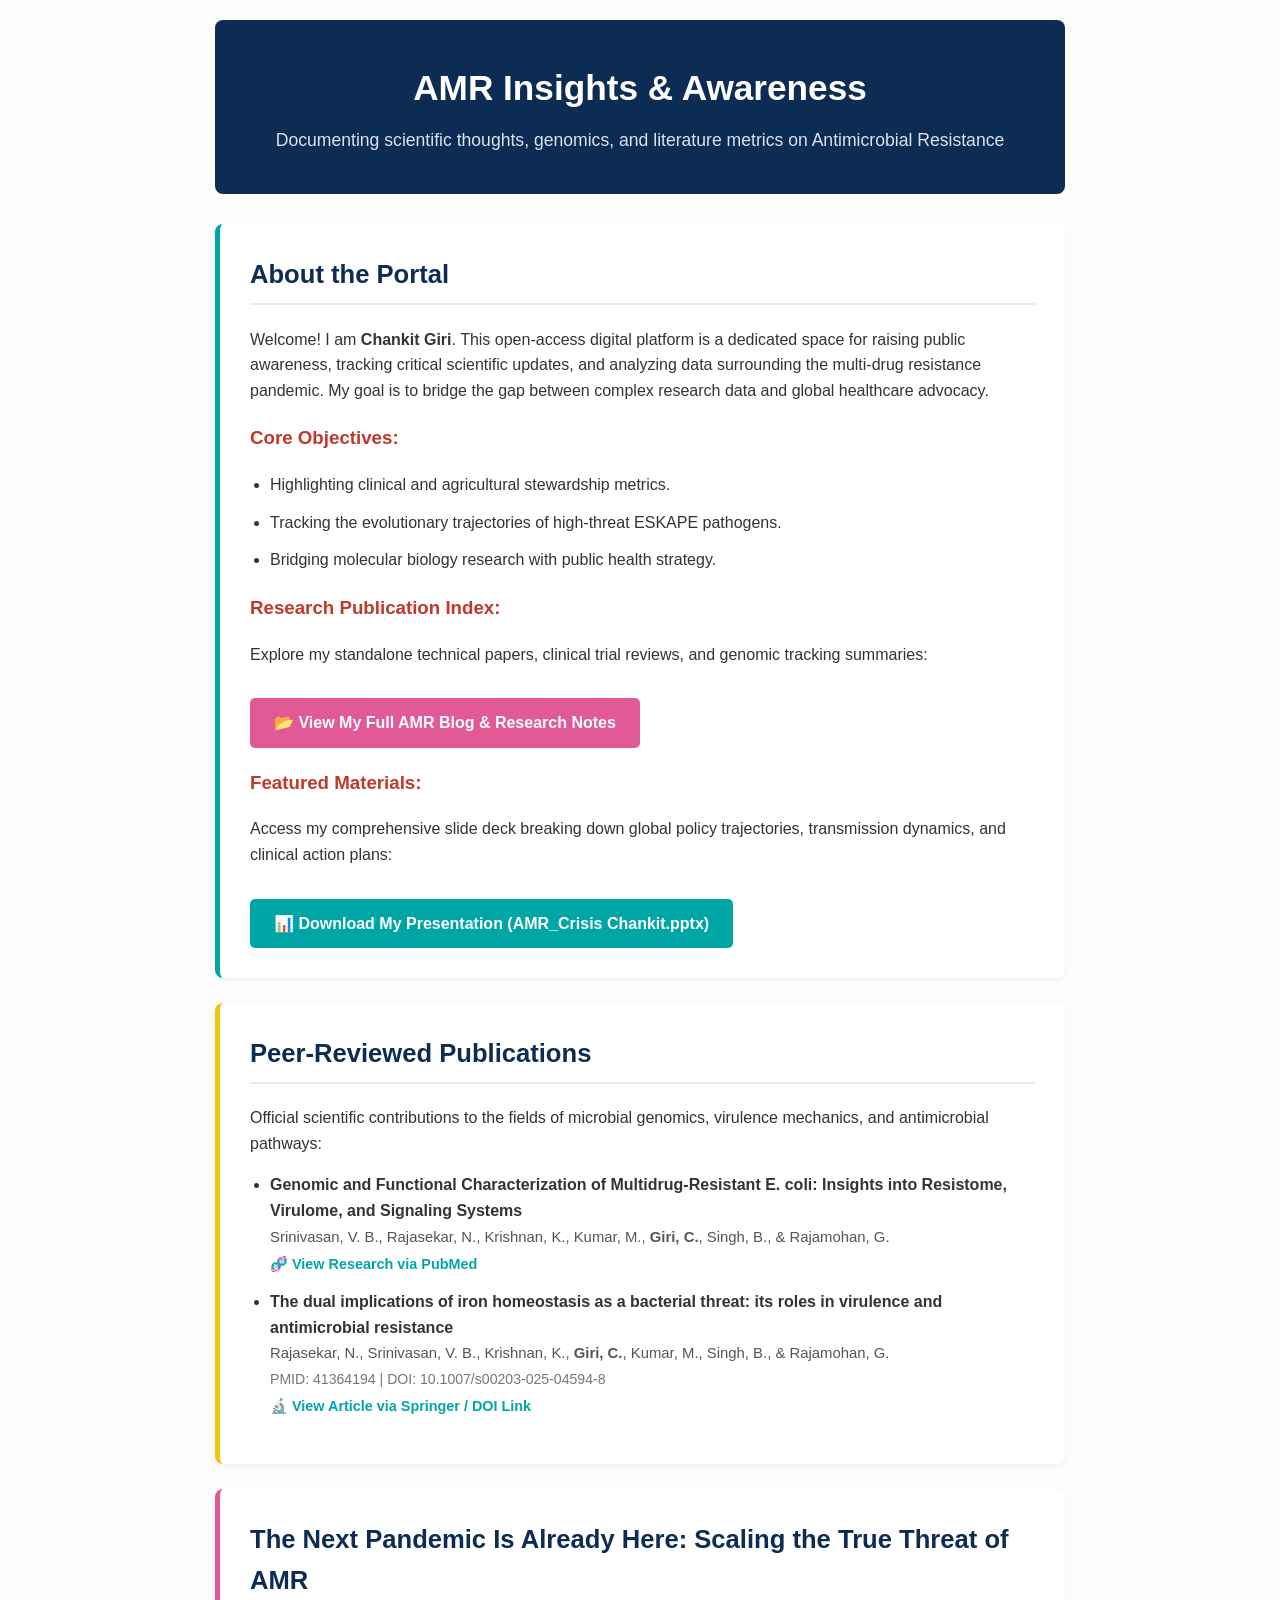
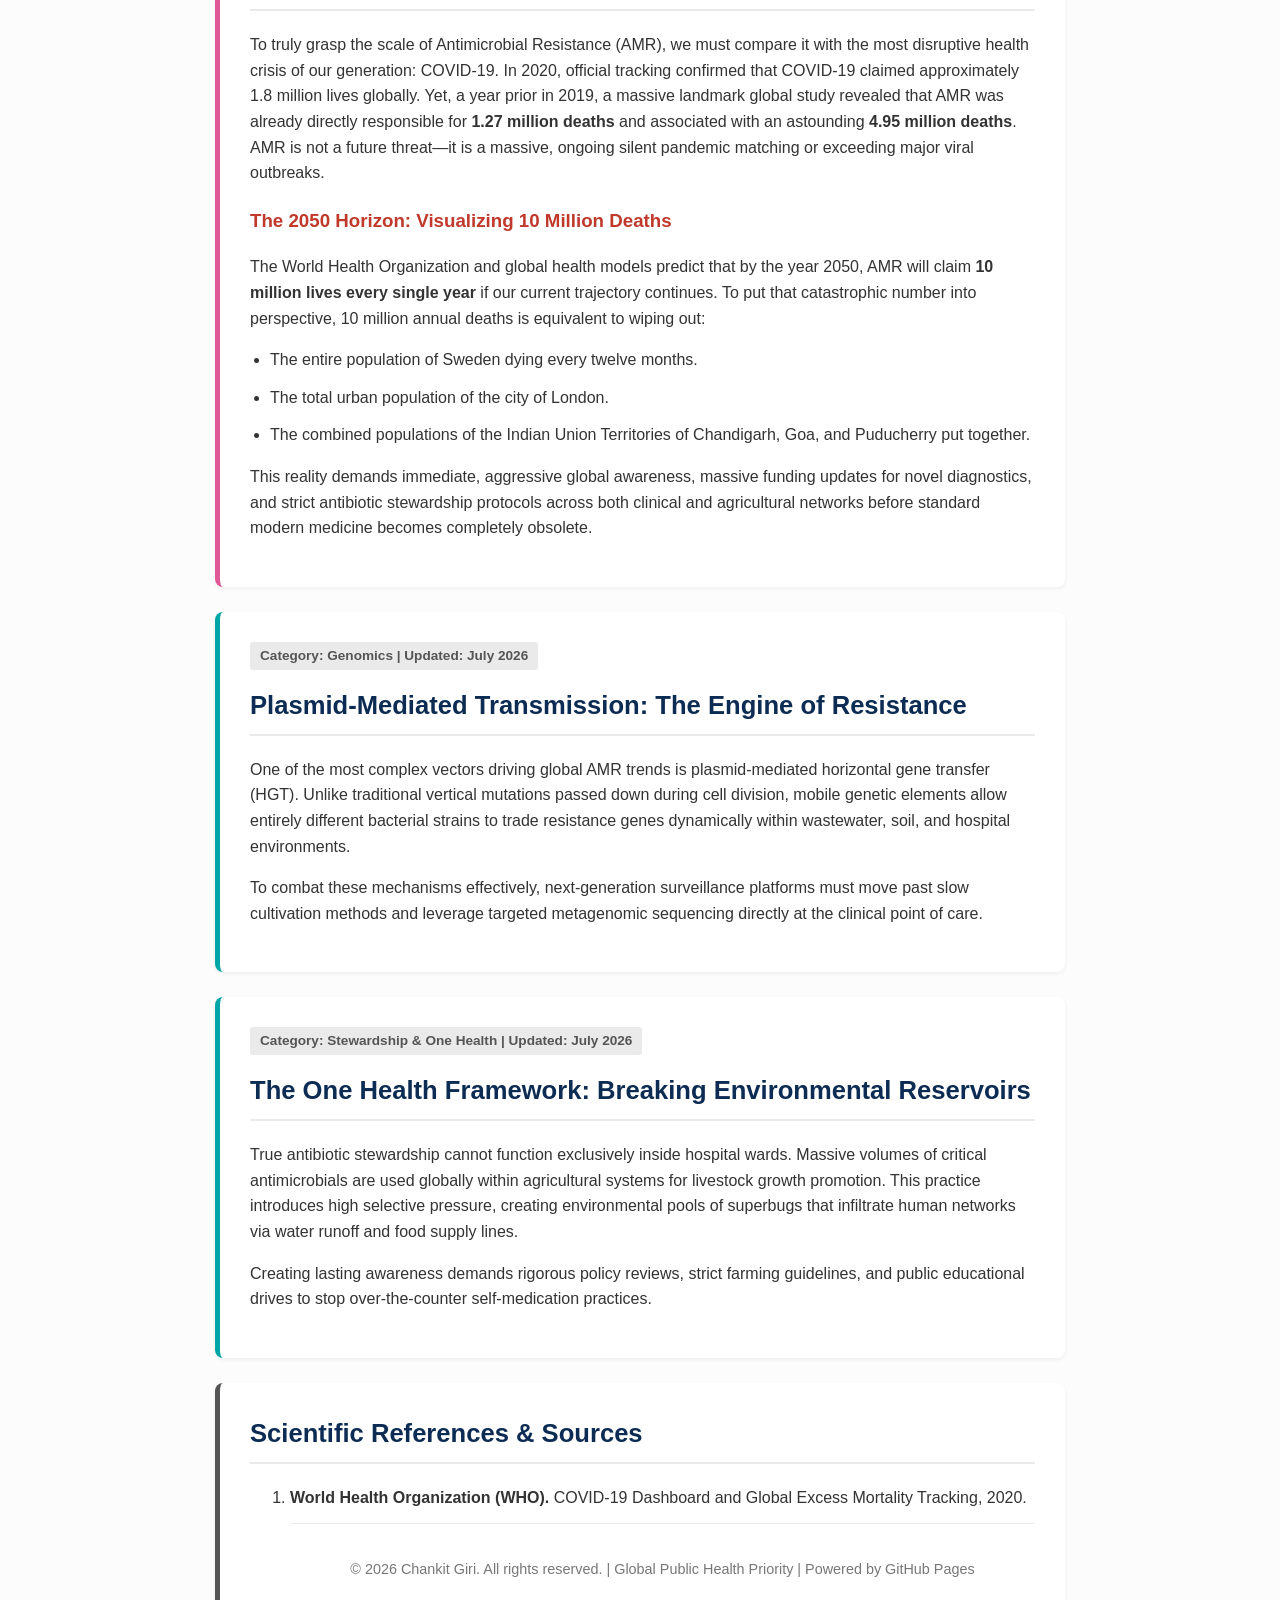
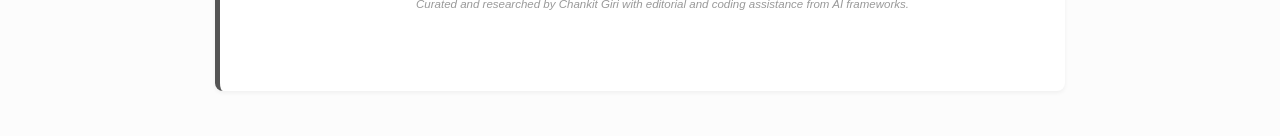
==== commit 5ae701cb: "Add footer to index.html Added footer with copyright and attribution information." ====
--- a/index.html
+++ b/index.html
@@ -204,3 +204,7 @@
         <h2>Scientific References & Sources</h2>
         <ol>
             <li><strong>World Health Organization (WHO).</strong> COVID-19 Dashboard and Global Excess Mortality Tracking, 2020.</li>
+    <footer>
+        <p>&copy; 2026 Chankit Giri. All rights reserved. | Global Public Health Priority | Powered by GitHub Pages</p>
+        <p style="font-size: 0.8em; color: #999; margin-top: 5px; font-style: italic;">Curated and researched by Chankit Giri with editorial and coding assistance from AI frameworks.</p>
+    </footer>
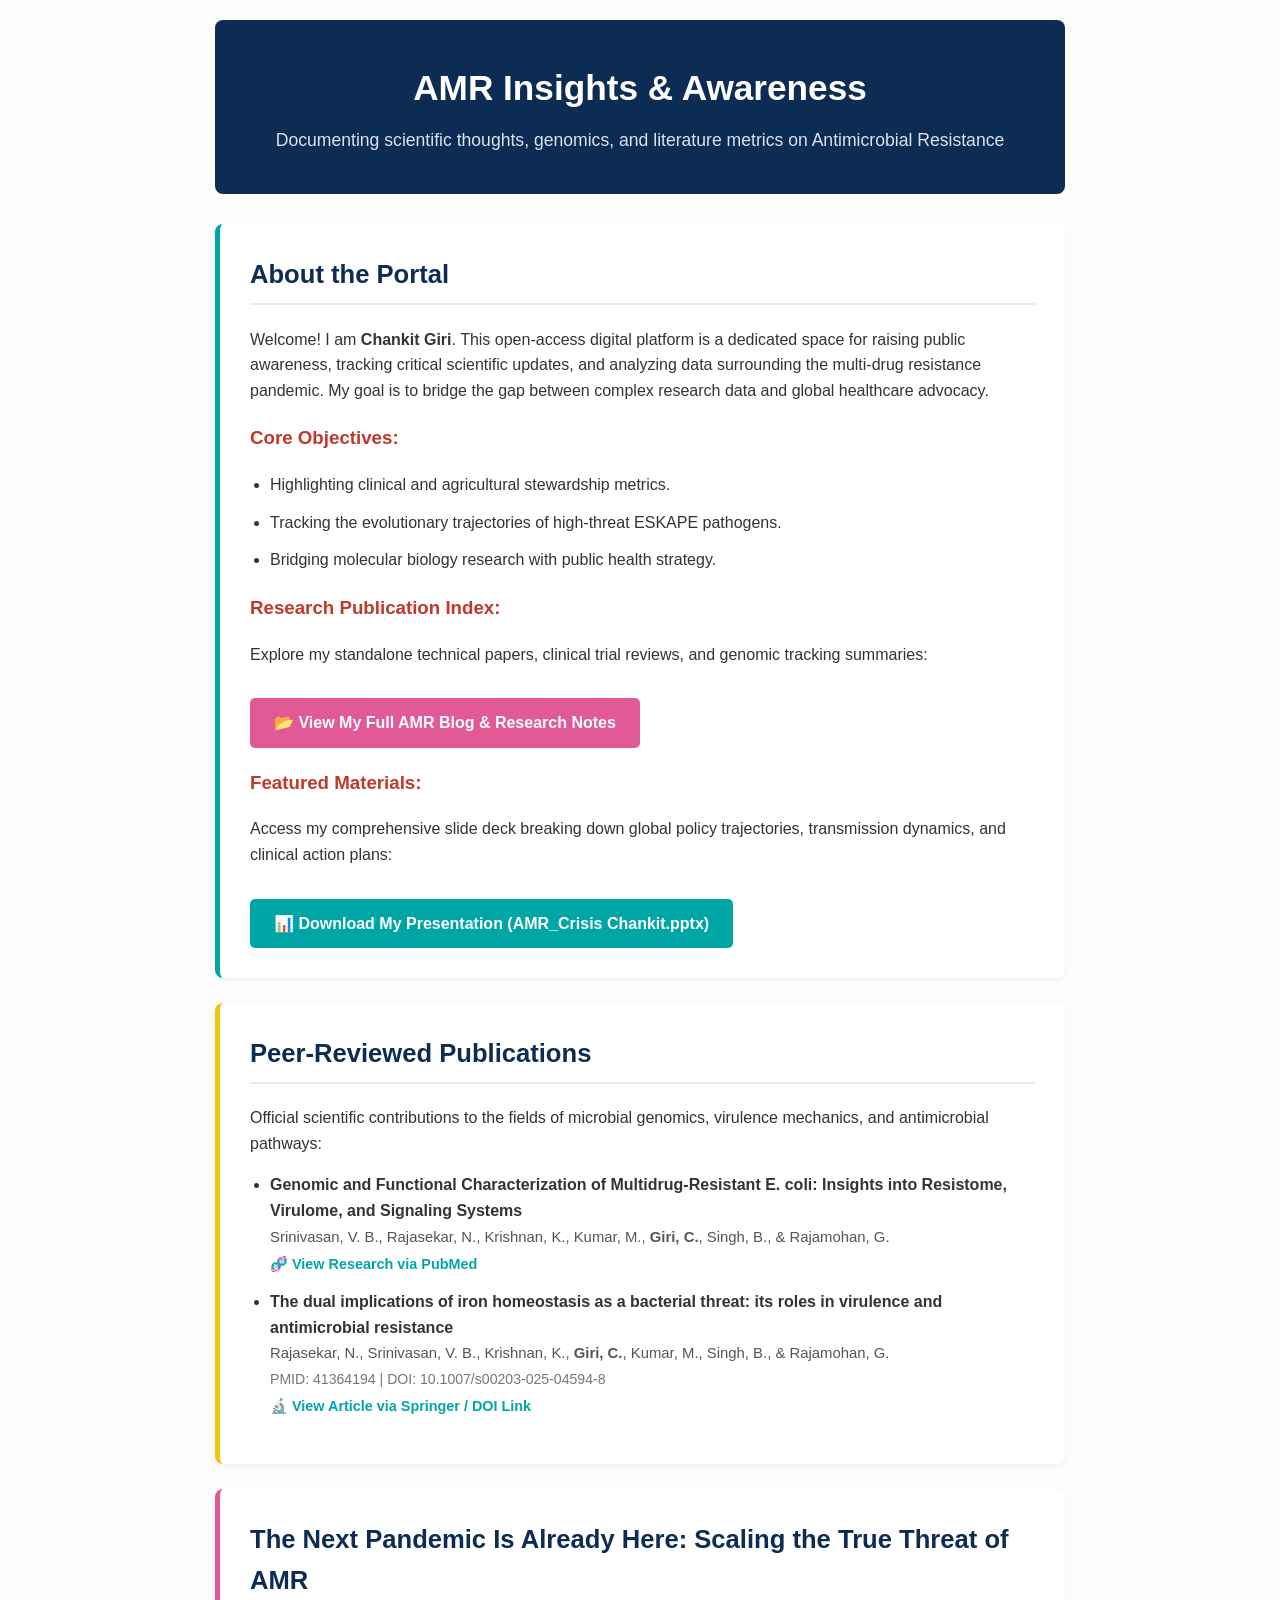
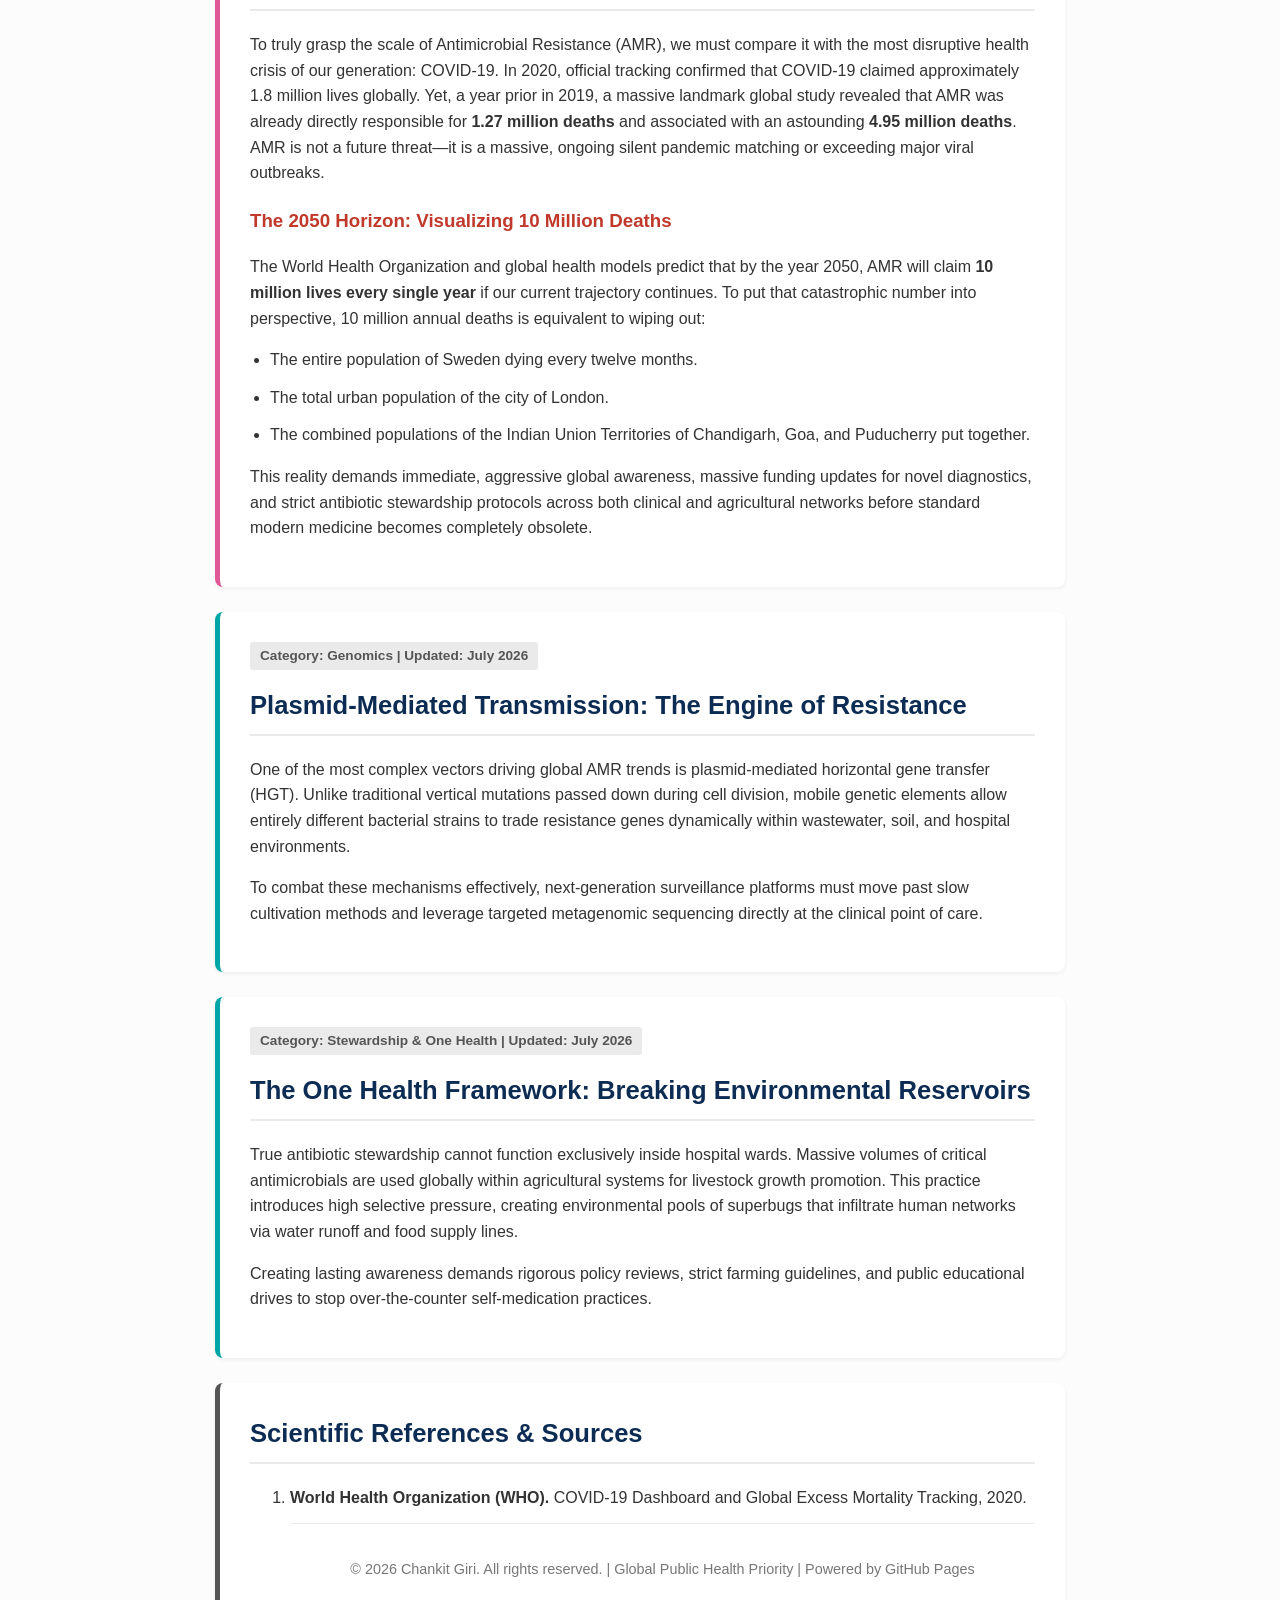
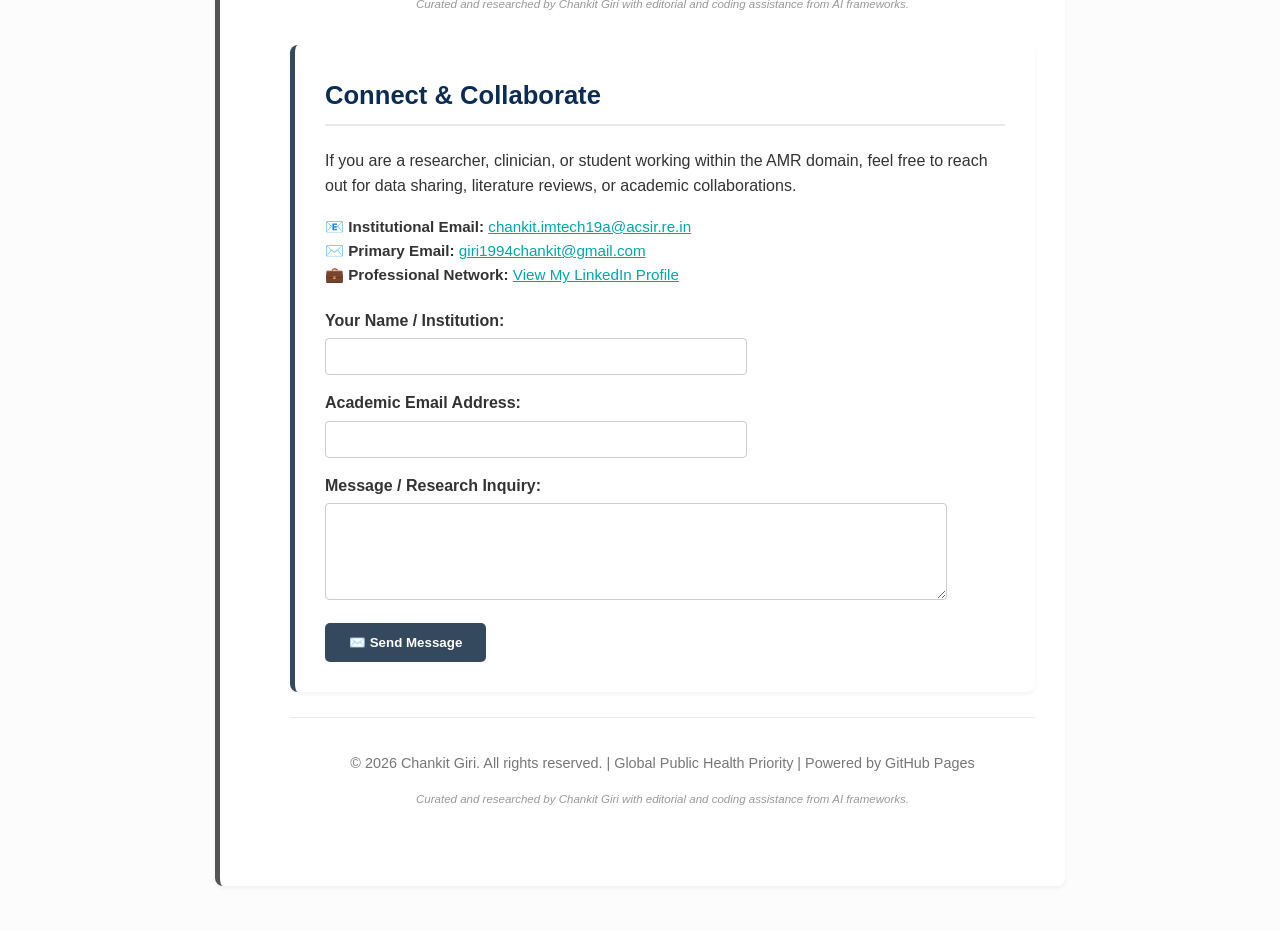
==== commit eb31622c: "Add personalized academic contact form section Added a personalized academic contact form for collab" ====
--- a/index.html
+++ b/index.html
@@ -208,3 +208,35 @@
         <p>&copy; 2026 Chankit Giri. All rights reserved. | Global Public Health Priority | Powered by GitHub Pages</p>
         <p style="font-size: 0.8em; color: #999; margin-top: 5px; font-style: italic;">Curated and researched by Chankit Giri with editorial and coding assistance from AI frameworks.</p>
     </footer>
+    <!-- UPDATED SECTION: PERSONALIZED ACADEMIC CONTACT FORM -->
+    <div class="section" style="border-left: 5px solid #34495e;">
+        <h2>Connect & Collaborate</h2>
+        <p>If you are a researcher, clinician, or student working within the AMR domain, feel free to reach out for data sharing, literature reviews, or academic collaborations.</p>
+        
+        <p style="margin-top: 10px; font-size: 0.95em;">
+            📧 <strong>Institutional Email:</strong> <a href="mailto:chankit.imtech19a@acsir.re.in" style="color: #00a6a6;">chankit.imtech19a@acsir.re.in</a><br>
+            ✉️ <strong>Primary Email:</strong> <a href="mailto:giri1994chankit@gmail.com" style="color: #00a6a6;">giri1994chankit@gmail.com</a><br>
+            💼 <strong>Professional Network:</strong> <a href="https://linkedin.com" target="_blank" style="color: #00a6a6;">View My LinkedIn Profile</a>
+        </p>
+
+        <form action="https://formspree.io" method="POST" style="margin-top: 20px;">
+            <div style="margin-bottom: 15px;">
+                <label style="display: block; font-weight: bold; margin-bottom: 5px;">Your Name / Institution:</label>
+                <input type="text" name="name" required style="width: 100%; max-width: 400px; padding: 10px; border: 1px solid #ccc; border-radius: 4px;">
+            </div>
+            <div style="margin-bottom: 15px;">
+                <label style="display: block; font-weight: bold; margin-bottom: 5px;">Academic Email Address:</label>
+                <input type="email" name="_replyto" required style="width: 100%; max-width: 400px; padding: 10px; border: 1px solid #ccc; border-radius: 4px;">
+            </div>
+            <div style="margin-bottom: 15px;">
+                <label style="display: block; font-weight: bold; margin-bottom: 5px;">Message / Research Inquiry:</label>
+                <textarea name="message" rows="5" required style="width: 100%; max-width: 600px; padding: 10px; border: 1px solid #ccc; border-radius: 4px; font-family: inherit;"></textarea>
+            </div>
+            <button type="submit" style="background-color: #34495e; color: white; border: none; padding: 12px 24px; border-radius: 5px; font-weight: bold; cursor: pointer;">✉️ Send Message</button>
+        </form>
+    </div>
+
+    <footer>
+        <p>&copy; 2026 Chankit Giri. All rights reserved. | Global Public Health Priority | Powered by GitHub Pages</p>
+        <p style="font-size: 0.8em; color: #999; margin-top: 5px; font-style: italic;">Curated and researched by Chankit Giri with editorial and coding assistance from AI frameworks.</p>
+    </footer>
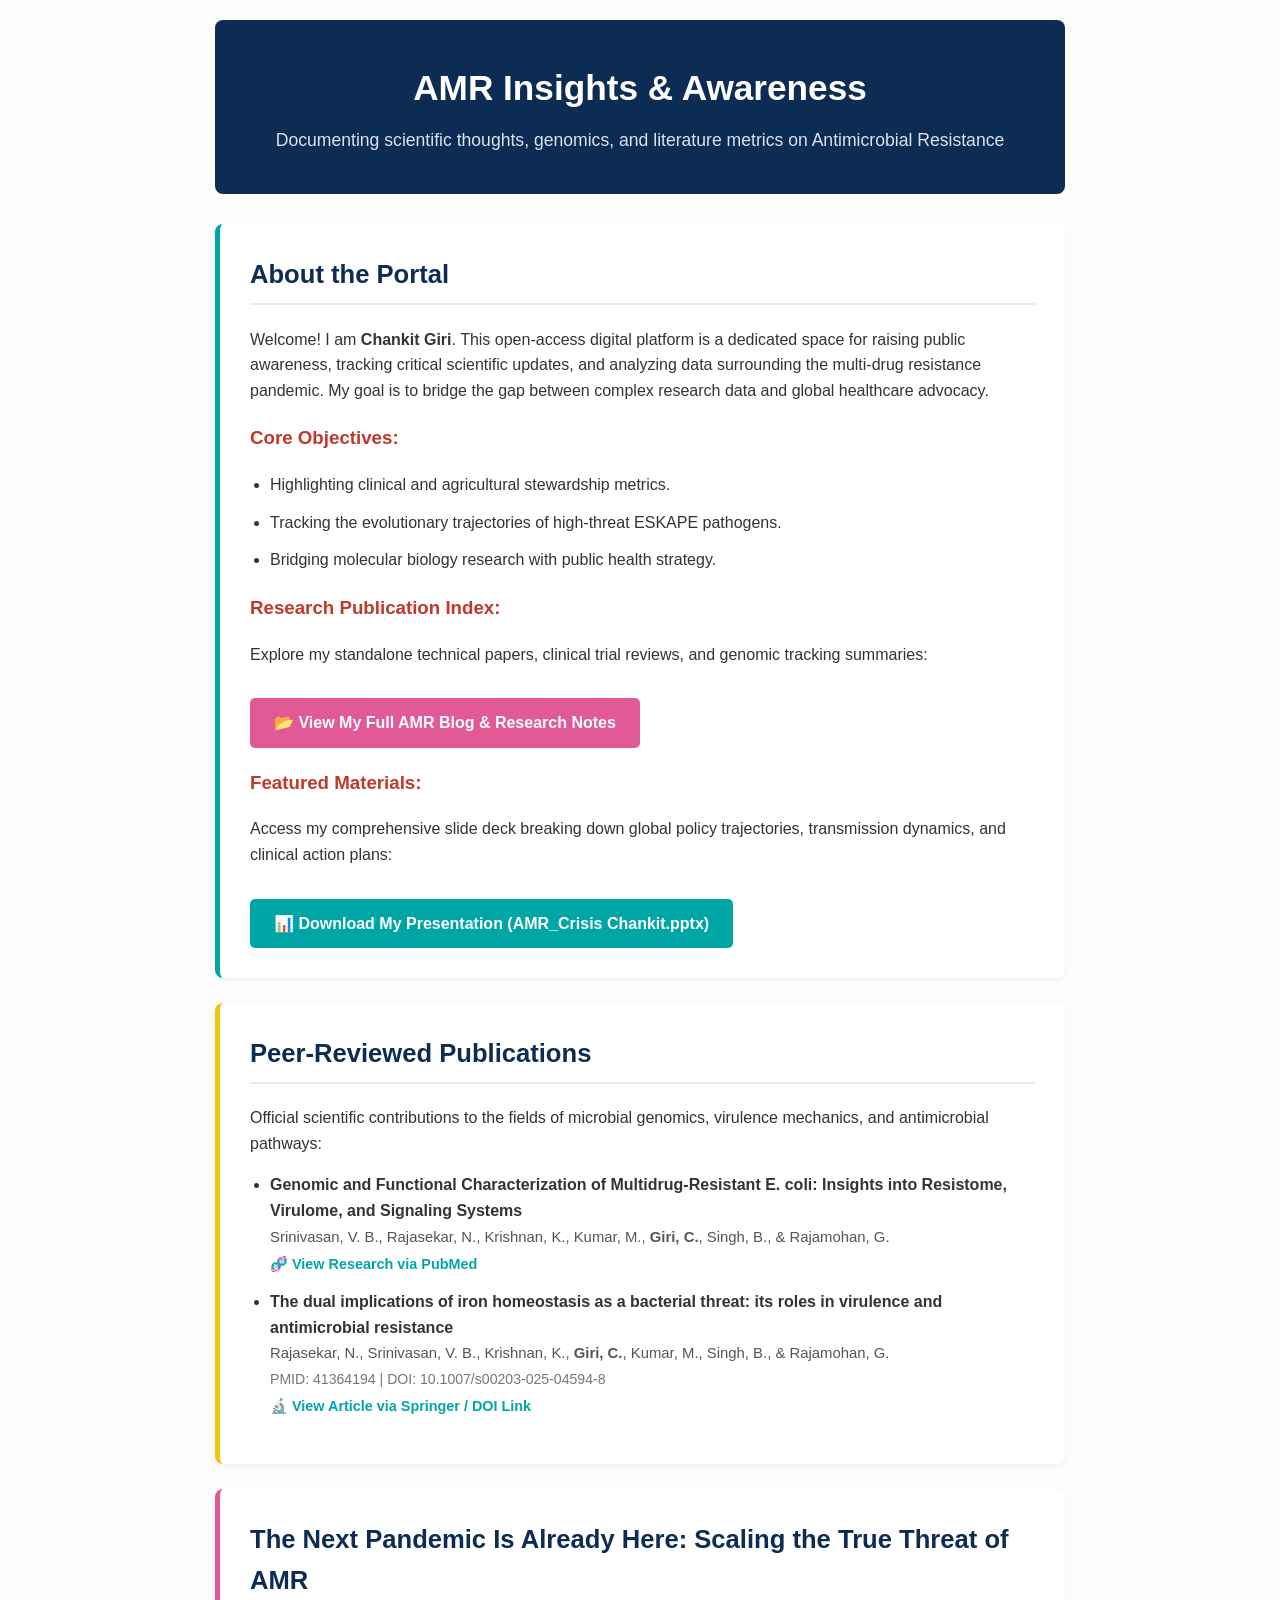
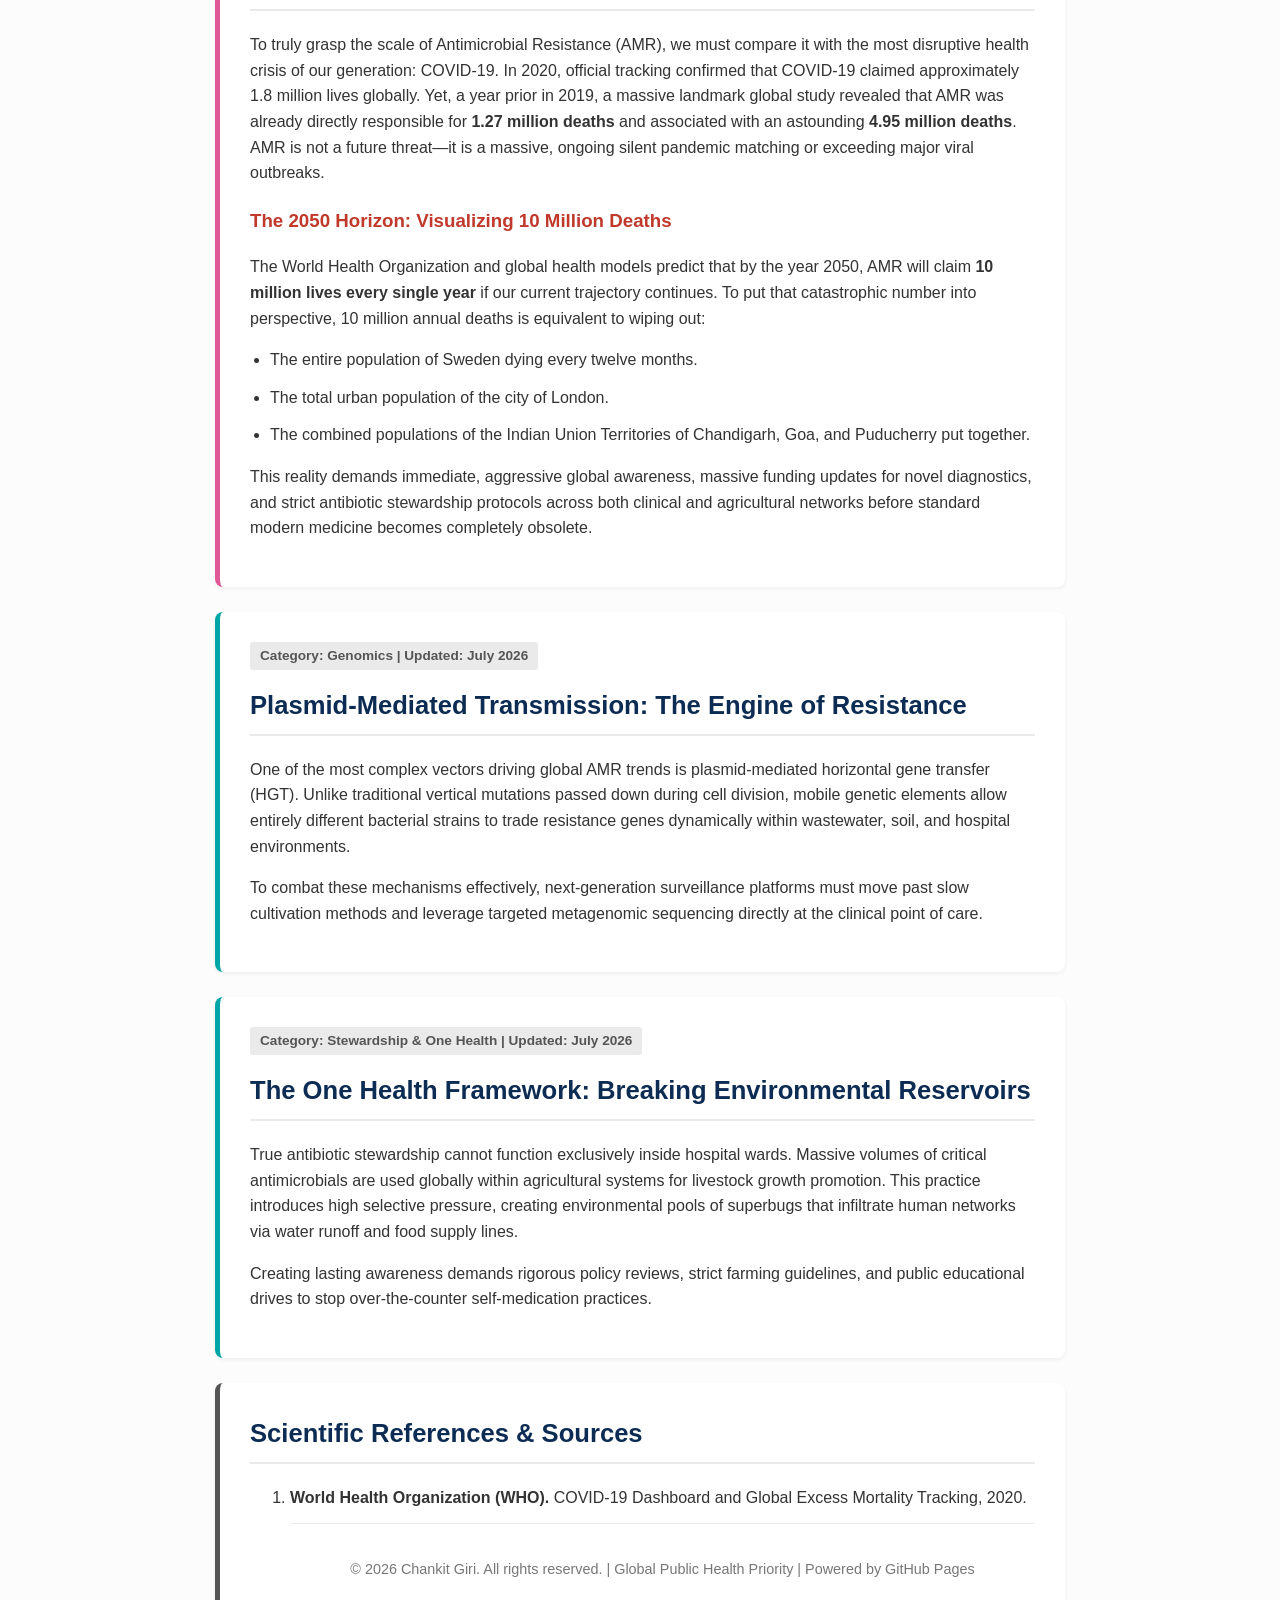
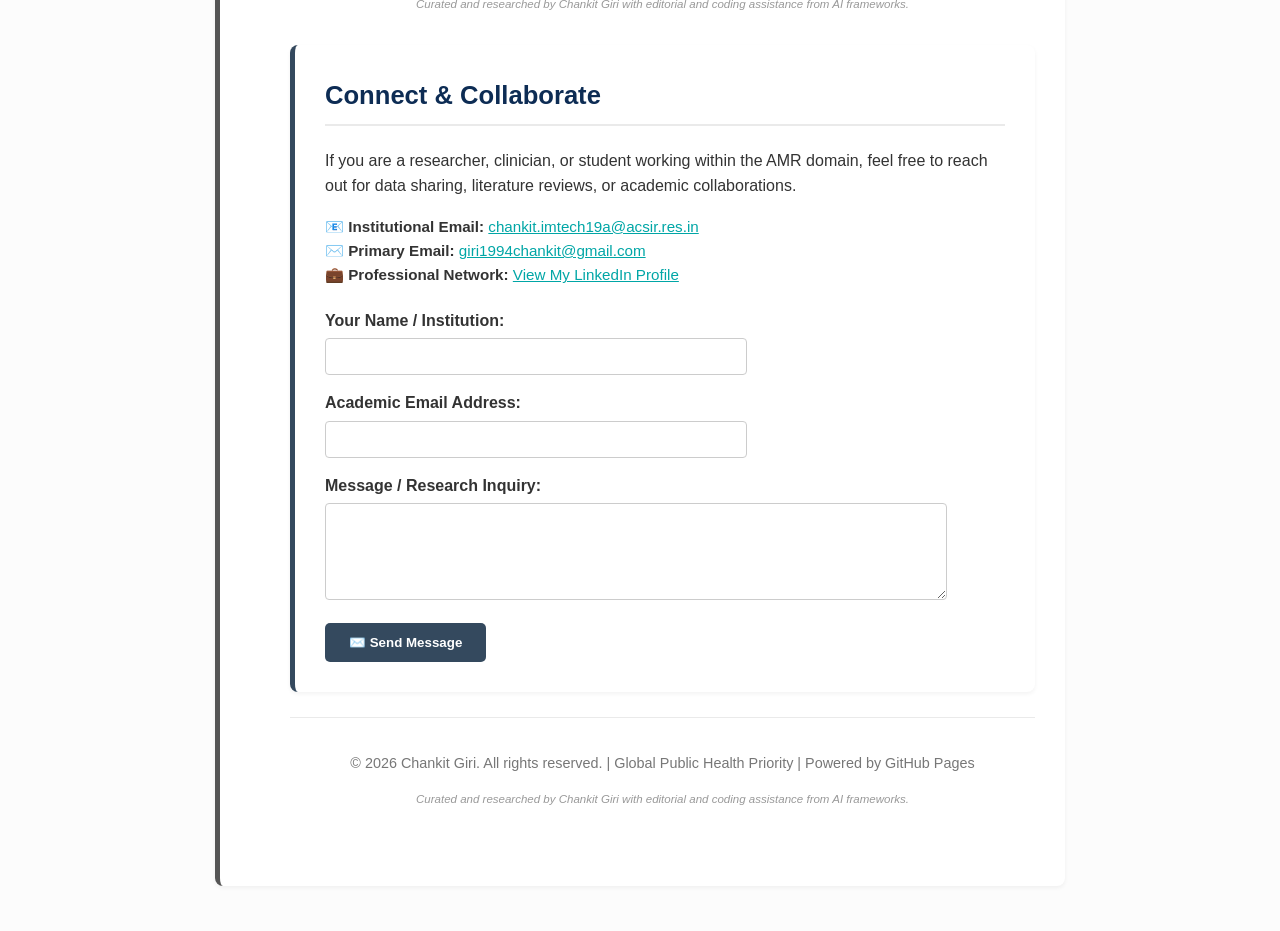
==== commit ad57993b: "Update institutional email address in index.html" ====
--- a/index.html
+++ b/index.html
@@ -214,7 +214,7 @@
         <p>If you are a researcher, clinician, or student working within the AMR domain, feel free to reach out for data sharing, literature reviews, or academic collaborations.</p>
         
         <p style="margin-top: 10px; font-size: 0.95em;">
-            📧 <strong>Institutional Email:</strong> <a href="mailto:chankit.imtech19a@acsir.re.in" style="color: #00a6a6;">chankit.imtech19a@acsir.re.in</a><br>
+            📧 <strong>Institutional Email:</strong> <a href="mailto:chankit.imtech19a@acsir.re.in" style="color: #00a6a6;">chankit.imtech19a@acsir.res.in</a><br>
             ✉️ <strong>Primary Email:</strong> <a href="mailto:giri1994chankit@gmail.com" style="color: #00a6a6;">giri1994chankit@gmail.com</a><br>
             💼 <strong>Professional Network:</strong> <a href="https://linkedin.com" target="_blank" style="color: #00a6a6;">View My LinkedIn Profile</a>
         </p>
